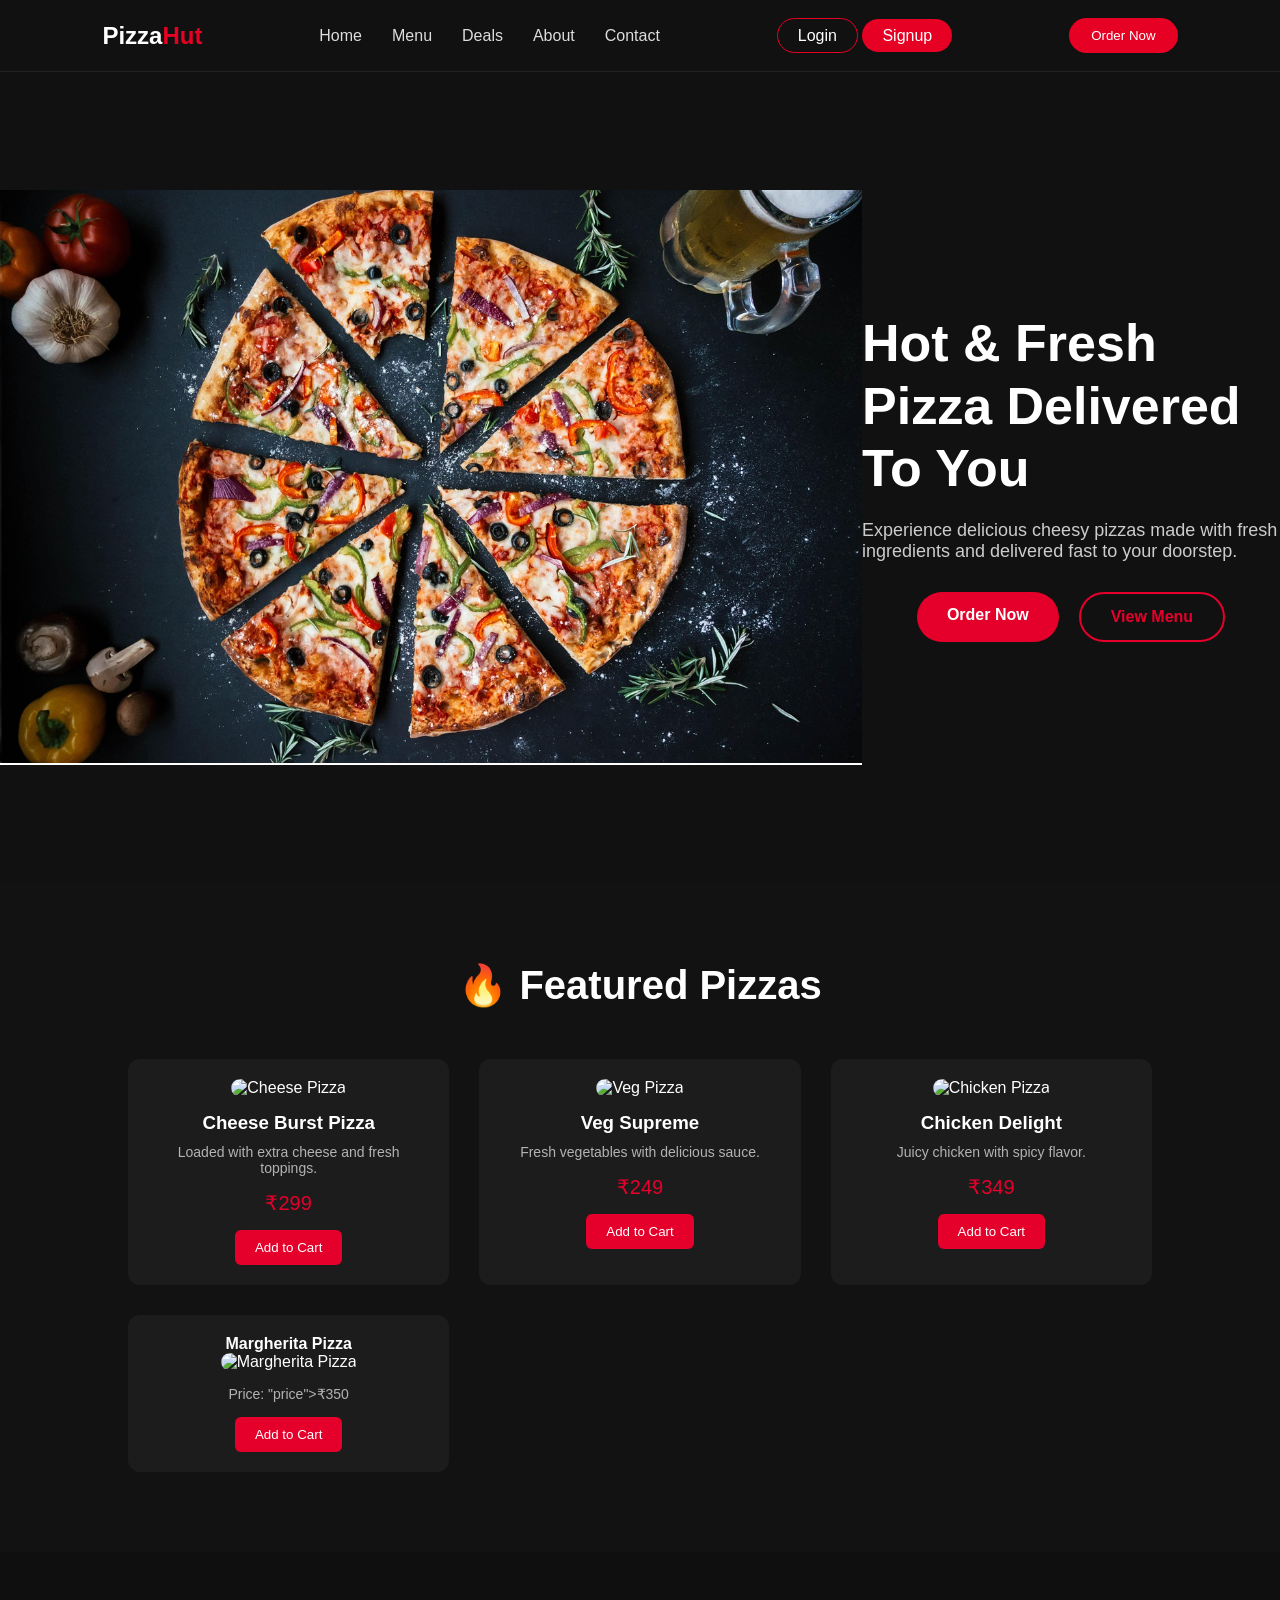
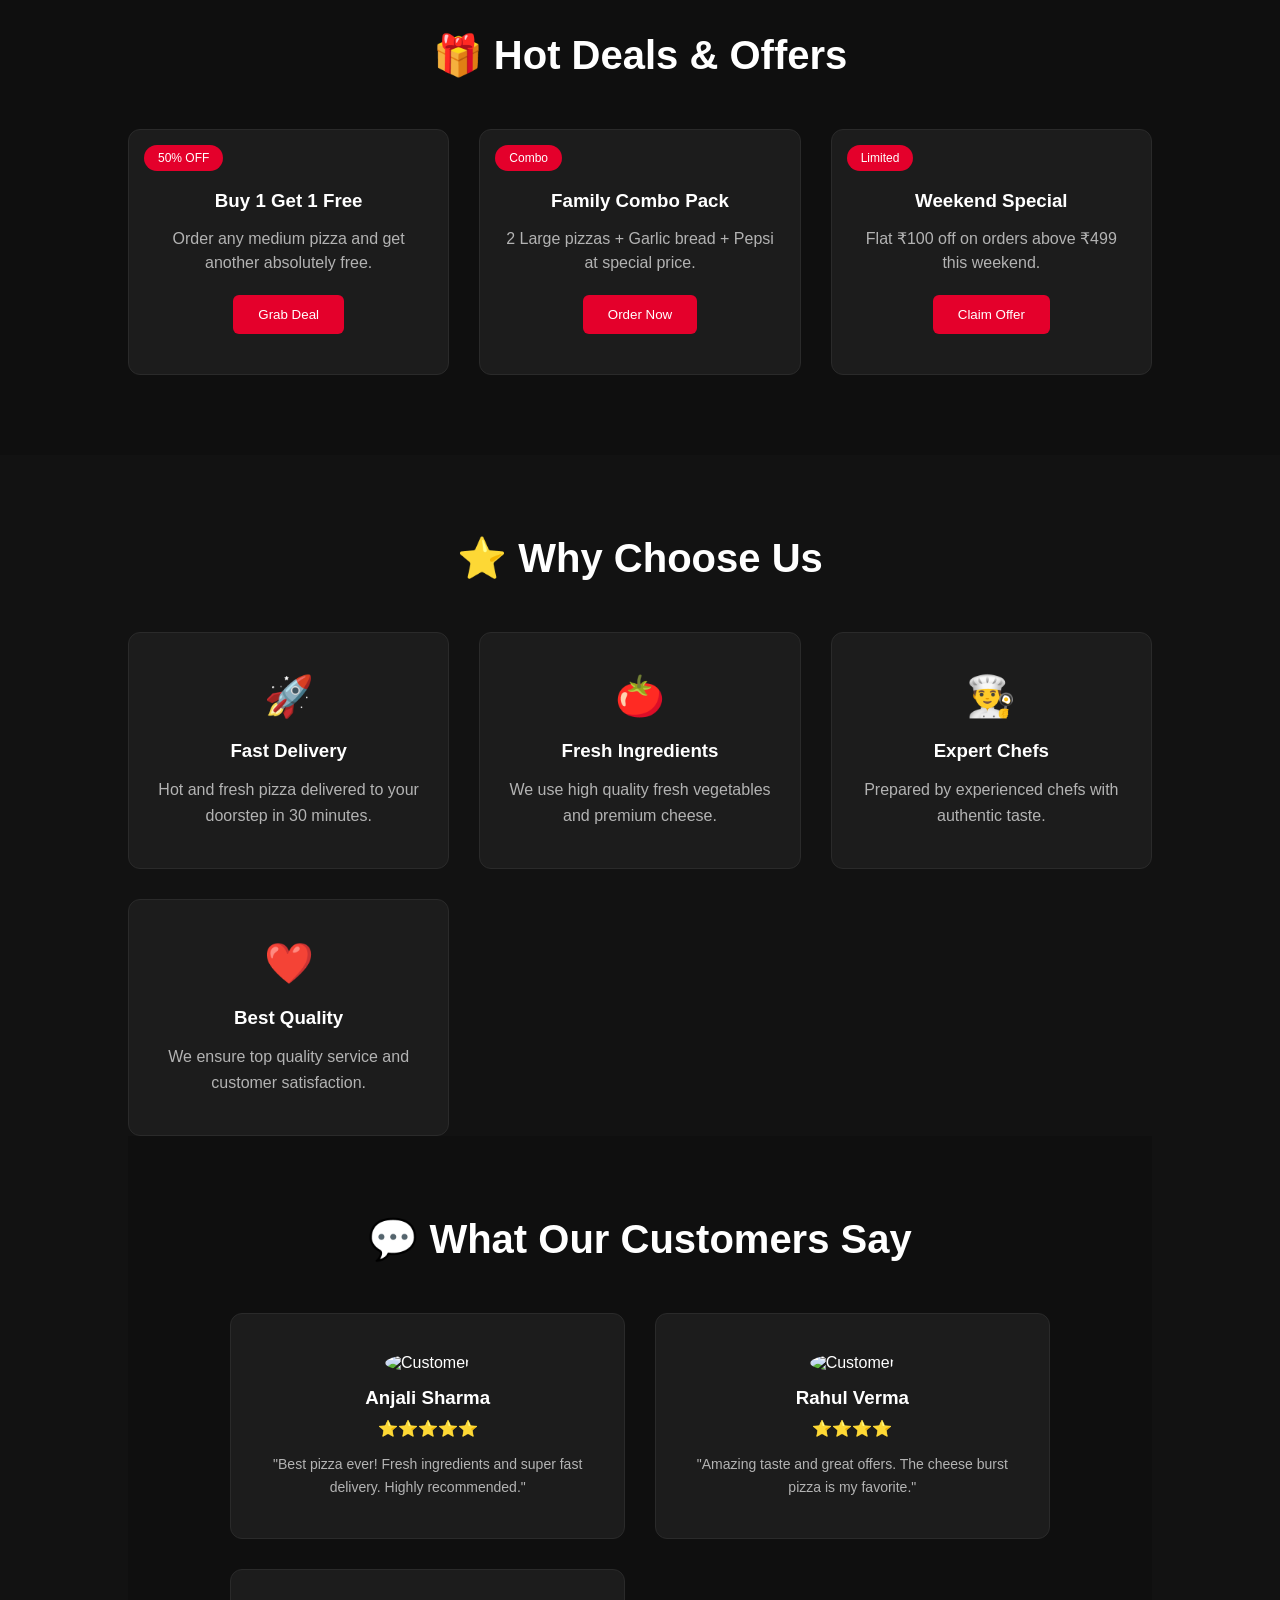
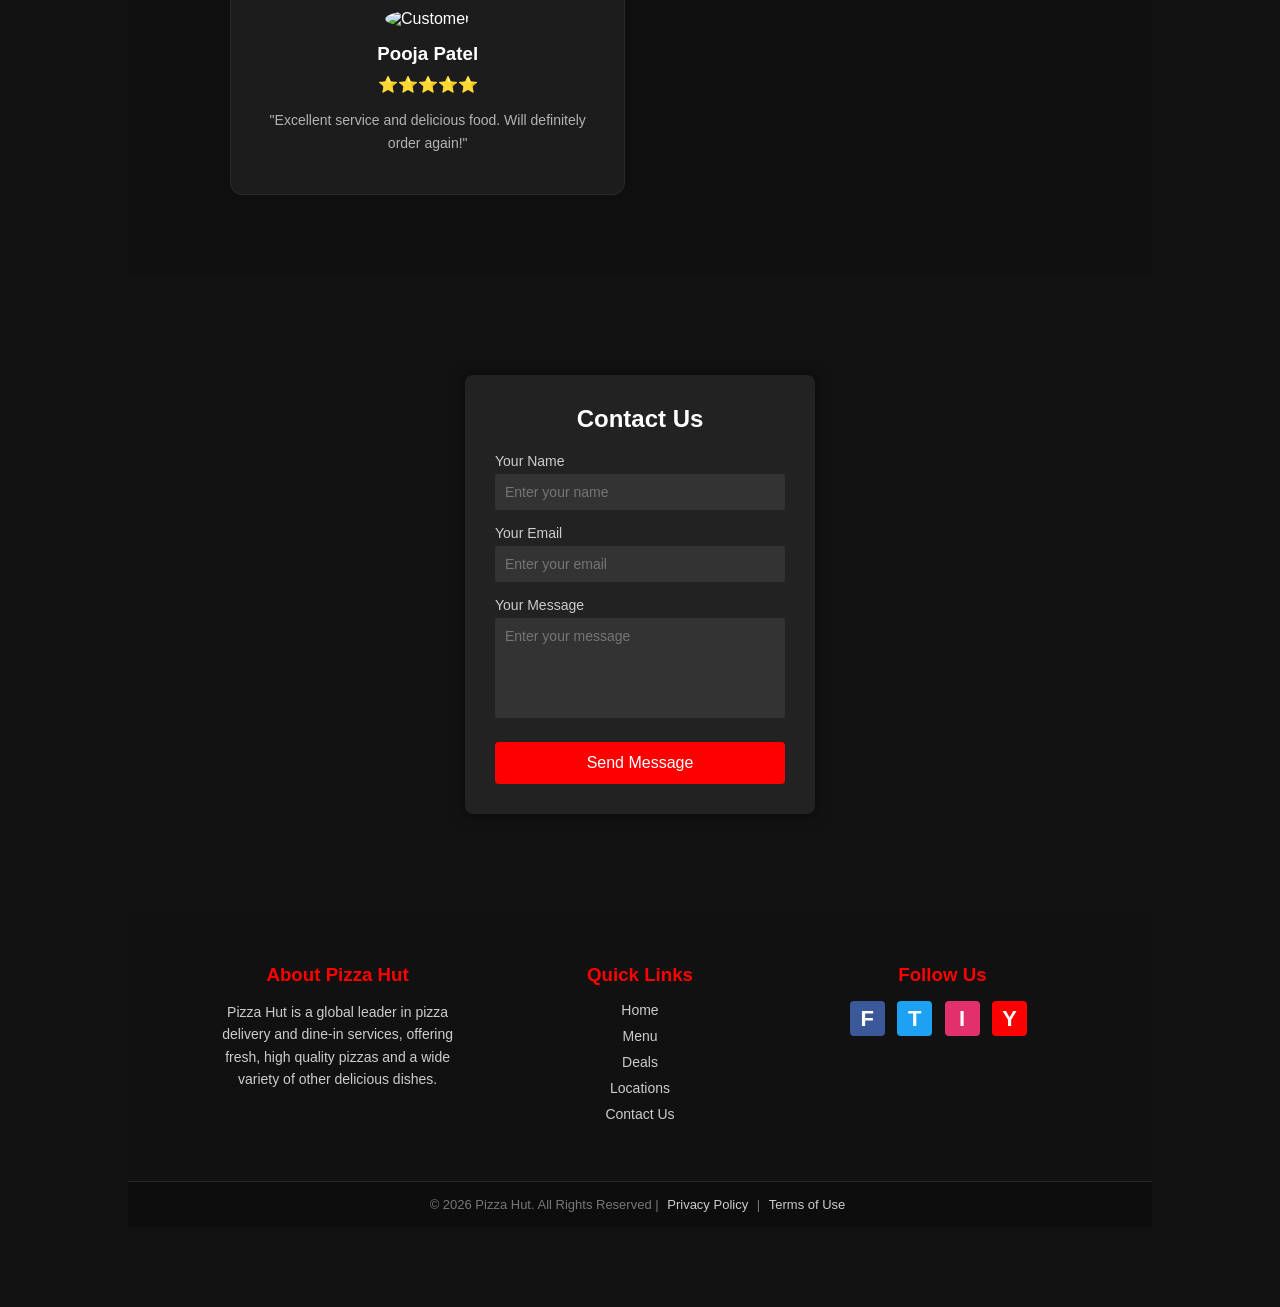
==== index.html @ ea996e81 "Update index.html" ====
<!DOCTYPE html>
<html lang="en">
<head>
<meta charset="UTF-8">
<meta name="viewport" content="width=device-width, initial-scale=1.0">
<title>Pizza Hut</title>
<link rel="stylesheet" href="style.css">

<!-- Google Font -->
<link href="https://fonts.googleapis.com/css2?family=Poppins:wght@300;400;500;600;700&display=swap" rel="stylesheet">
</head>

<body>

<!-- HEADER START -->
<header class="header">
  <nav class="navbar">

    <!-- Logo -->
    <div class="logo">Pizza<span>Hut</span></div>

    <!-- Menu Links -->
    <ul class="nav-links" id="navLinks">
      <li><a href="index.html">Home</a></li>
      <li><a href="menu.html">Menu</a></li>
      <li><a href="deals.html">Deals</a></li>
      <li><a href="about.html">About</a></li>
      <li><a href="contact.html">Contact</a></li>
    </ul>
<!-- Auth Buttons -->
    <div class="auth-buttons">
      <a href="login.html" class="login-btn">Login</a>
      <a href="siggnup.html" class="signup-btn">Signup</a>
    </div>
    <!-- Order Button -->
    <button class="order-btn">Order Now</button>

    <!-- Hamburger Menu -->
    <div class="menu-toggle" id="menuToggle">
      ☰
    </div>

  </nav>
</header>
<!-- HERO SECTION START -->
<section class="hero">

  <!-- Floating Pizza Image -->
  <img src="pizza.png">

  <!-- Hero Content -->
  <div class="hero-content">
    <h1>Hot & Fresh Pizza Delivered To You</h1>
    <p>
      Experience delicious cheesy pizzas made with fresh ingredients
      and delivered fast to your doorstep.
    </p>

    <div class="hero-buttons">
      <a href="#" class="btn primary">Order Now</a>
      <a href="#" class="btn secondary">View Menu</a>
    </div>
  </div>

</section>
<!-- HERO SECTION END -->

 <section class="featured">

  <h2 class="section-title">🔥 Featured Pizzas</h2>

  <div class="featured-container">

    <!-- Card 1 -->
    <div class="card">
      <img src="https://images.unsplash.com/photo-1593560708920-61dd98c46a4e" alt="Cheese Pizza">
      <h3>Cheese Burst Pizza</h3>
      <p>Loaded with extra cheese and fresh toppings.</p>
      <span class="price">₹299</span>
      <button>Add to Cart</button>
    </div>

    <!-- Card 2 -->
    <div class="card">
      <img src="https://images.unsplash.com/photo-1513104890138-7c749659a591" alt="Veg Pizza">
      <h3>Veg Supreme</h3>
      <p>Fresh vegetables with delicious sauce.</p>
      <span class="price">₹249</span>
      <button>Add to Cart</button>
    </div>

    <!-- Card 3 -->
    <div class="card">
      <img src="https://images.unsplash.com/photo-1548365328-9f547fb0953d" alt="Chicken Pizza">
      <h3>Chicken Delight</h3>
      <p>Juicy chicken with spicy flavor.</p>
      <span class="price">₹349</span>
      <button>Add to Cart</button>
    </div>

    <!-- Card 4 -->
    <div class="card">
  <h4>Margherita Pizza</h4>
  <img src="https://upload.wikimedia.org/wikipedia/commons/4/4b/Margherita_Originale.jpg" alt="Margherita Pizza" width="300">
  <p>Price: "price">₹350</p>
  <button>Add to Cart</button>
</div>

  </div>

</section>
<section class="deals">

  <h2 class="section-title">🎁 Hot Deals & Offers</h2>

  <div class="deals-container">

    <!-- Deal 1 -->
    <div class="deal-card">
      <span class="badge">50% OFF</span>
      <h3>Buy 1 Get 1 Free</h3>
      <p>Order any medium pizza and get another absolutely free.</p>
      <button>Grab Deal</button>
    </div>

    <!-- Deal 2 -->
    <div class="deal-card">
      <span class="badge">Combo</span>
      <h3>Family Combo Pack</h3>
      <p>2 Large pizzas + Garlic bread + Pepsi at special price.</p>
      <button>Order Now</button>
    </div>

    <!-- Deal 3 -->
    <div class="deal-card">
      <span class="badge">Limited</span>
      <h3>Weekend Special</h3>
      <p>Flat ₹100 off on orders above ₹499 this weekend.</p>
      <button>Claim Offer</button>
    </div>

  </div>

</section>
<section class="why-choose">

  <h2 class="section-title">⭐ Why Choose Us</h2>

  <div class="why-container">

    <!-- Feature 1 -->
    <div class="feature-box">
      <div class="icon">🚀</div>
      <h3>Fast Delivery</h3>
      <p>Hot and fresh pizza delivered to your doorstep in 30 minutes.</p>
    </div>

    <!-- Feature 2 -->
    <div class="feature-box">
      <div class="icon">🍅</div>
      <h3>Fresh Ingredients</h3>
      <p>We use high quality fresh vegetables and premium cheese.</p>
    </div>

    <!-- Feature 3 -->
    <div class="feature-box">
      <div class="icon">👨‍🍳</div>
      <h3>Expert Chefs</h3>
      <p>Prepared by experienced chefs with authentic taste.</p>
    </div>

    <!-- Feature 4 -->
    <div class="feature-box">
      <div class="icon">❤️</div>
      <h3>Best Quality</h3>
      <p>We ensure top quality service and customer satisfaction.</p>
    </div>

  </div>
<section class="reviews">

  <h2 class="section-title">💬 What Our Customers Say</h2>

  <div class="reviews-container">

    <!-- Review 1 -->
    <div class="review-card">
      <img src="https://randomuser.me/api/portraits/women/44.jpg" alt="Customer">
      <h3>Anjali Sharma</h3>
      <div class="stars">⭐⭐⭐⭐⭐</div>
      <p>"Best pizza ever! Fresh ingredients and super fast delivery. Highly recommended."</p>
    </div>

    <!-- Review 2 -->
    <div class="review-card">
      <img src="https://randomuser.me/api/portraits/men/32.jpg" alt="Customer">
      <h3>Rahul Verma</h3>
      <div class="stars">⭐⭐⭐⭐</div>
      <p>"Amazing taste and great offers. The cheese burst pizza is my favorite."</p>
    </div>

    <!-- Review 3 -->
    <div class="review-card">
      <img src="https://randomuser.me/api/portraits/women/68.jpg" alt="Customer">
      <h3>Pooja Patel</h3>
      <div class="stars">⭐⭐⭐⭐⭐</div>
      <p>"Excellent service and delicious food. Will definitely order again!"</p>
    </div>

</div>
</section>

</body>
</html>
  </div>



<div class="contact-container">
    <h2>Contact Us</h2>

    <label>Your Name</label>
    <input type="text" placeholder="Enter your name">

    <label>Your Email</label>
    <input type="email" placeholder="Enter your email">

    <label>Your Message</label>
    <textarea placeholder="Enter your message"></textarea>

    <button>Send Message</button>
</div>

</body>
</html>
</body>
</html>
<!-- Footer Section -->
<style>
    .footer {
        background-color: #111;
        color: #ccc;
        padding: 50px 80px;
        display: flex;
        justify-content: space-between;
        flex-wrap: wrap;
    }

    .footer-section {
        width: 30%;
        min-width: 250px;
    }

    .footer h3 {
        color: red;
        margin-bottom: 15px;
    }

    .footer p {
        font-size: 14px;
        line-height: 1.6;
    }

    .footer ul {
        list-style: none;
        padding: 0;
    }

    .footer ul li {
        margin: 8px 0;
    }

    .footer ul li a {
        text-decoration: none;
        color: #ccc;
        font-size: 14px;
        transition: 0.3s;
    }

    .footer ul li a:hover {
        color: red;
    }

    .social-icons a {
        display: inline-block;
        width: 35px;
        height: 35px;
        line-height: 35px;
        text-align: center;
        margin-right: 8px;
        border-radius: 4px;
        color: white;
        font-weight: bold;
    }

    .facebook { background: #3b5998; }
    .twitter { background: #1da1f2; }
    .instagram { background: #e1306c; }
    .youtube { background: #ff0000; }

    .footer-bottom {
        background: #0d0d0d;
        text-align: center;
        padding: 15px;
        font-size: 13px;
        color: #777;
    }

    .footer-bottom a {
        color: #ccc;
        text-decoration: none;
        margin: 0 5px;
    }

    .footer-bottom a:hover {
        color: red;
    }
</style>

<div class="footer">
    <div class="footer-section">
        <h3>About Pizza Hut</h3>
        <p>
            Pizza Hut is a global leader in pizza delivery and dine-in services,
            offering fresh, high quality pizzas and a wide variety of other delicious dishes.
        </p>
    </div>

    <div class="footer-section">
        <h3>Quick Links</h3>
        <ul>
            <li><a href="#">Home</a></li>
            <li><a href="#">Menu</a></li>
            <li><a href="#">Deals</a></li>
            <li><a href="#">Locations</a></li>
            <li><a href="#">Contact Us</a></li>
        </ul>
    </div>

    <div class="footer-section">
        <h3>Follow Us</h3>
        <div class="social-icons">
            <a href="#" class="facebook">F</a>
            <a href="#" class="twitter">T</a>
            <a href="#" class="instagram">I</a>
            <a href="#" class="youtube">Y</a>
        </div>
    </div>
</div>

<div class="footer-bottom">
    © 2026 Pizza Hut. All Rights Reserved |
    <a href="#">Privacy Policy</a> |
    <a href="#">Terms of Use</a>
</div>
</section>
<script>
const toggle = document.getElementById("menuToggle");
const nav = document.getElementById("navLinks");

toggle.addEventListener("click", () => {
  nav.classList.toggle("active");
});
</script>

</body>

</html>
---- style.css ----
/* Reset */
* {
  margin: 0;
  padding: 0;
  box-sizing: border-box;
  font-family: "Poppins", sans-serif;
}

/* Body */
body {
  background: #111;
}

/* Header */
.header {
  width: 100%;
  background: #111;
  position: sticky;
  top: 0;
  z-index: 1000;
  border-bottom: 1px solid #222;
}

/* Navbar */
.navbar {
  display: flex;
  justify-content: space-between;
  align-items: center;
  padding: 18px 8%;
}

/* Logo */
.logo {
  font-size: 24px;
  font-weight: 600;
  color: white;
}

.logo span {
  color: #e60023;
}

/* Nav Links */
.nav-links {
  display: flex;
  list-style: none;
  gap: 30px;
}

.nav-links a {
  text-decoration: none;
  color: #ddd;
  font-size: 16px;
  transition: 0.3s;
}

.nav-links a:hover {
  color: #e60023;
}

/* Order Button */
.order-btn {
  background: #e60023;
  color: white;
  border: none;
  padding: 10px 22px;
  border-radius: 25px;
  cursor: pointer;
  transition: 0.3s;
}

.order-btn:hover {
  background: #ff0033;
}
/* Login Button */
.login-btn {
  color: white;
  text-decoration: none;
  border: 1px solid #e60023;
  padding: 8px 20px;
  border-radius: 25px;
  transition: 0.3s;
}

.login-btn:hover {
  background: #e60023;
}

/* Signup Button */
.signup-btn {
  background: #e60023;
  color: white;
  text-decoration: none;
  padding: 8px 20px;
  border-radius: 25px;
  transition: 0.3s;
}

.signup-btn:hover {
  background: #ff0033;
}

/* Hamburger Menu */
.menu-toggle {
  display: none;
  font-size: 26px;
  color: white;
  cursor: pointer;
}

/* Mobile Responsive */
@media (max-width: 768px) {

  .nav-links {
    position: absolute;
    top: 70px;
    right: 0;
    background: #111;
    width: 100%;
    flex-direction: column;
    align-items: center;
    gap: 20px;
    padding: 20px 0;
    display: none;
  }

  .nav-links.active {
    display: flex;
  }

  .menu-toggle {
    display: block;
  }

  .order-btn {
    display: none;
  }
}
/* HERO SECTION */
.hero {
  height: 90vh;

  background:
  linear-gradient(#fff(0,0,0,0.7),#fff(0,0,0,0.85)),
  url("pizza.png");
  background-size: cover;
  background-position: center;
  background-repeat: no-repeat;
  display: flex;
  justify-content: center;
  align-items: center;
  color: white;
}

/* HERO CONTENT */
.hero-content {
  max-width: 700px;
  z-index: 2;
  animation: fadeIn 1.5s ease;
}

.hero-content h1 {
  font-size: 52px;
  margin-bottom: 20px;
  line-height: 1.2;
}

.hero-content p {
  color: #ccc;
  font-size: 18px;
  margin-bottom: 30px;
}

/* BUTTONS */
.hero-buttons {
  display: flex;
  justify-content: center;
  gap: 20px;
  flex-wrap: wrap;
}

.btn {
  padding: 14px 32px;
  border-radius: 30px;
  text-decoration: none;
  font-weight: 500;
  transition: 0.3s;
}

/* Order Button */
.primary {
  background: #e60023;
  color: white;
}

.primary:hover {
  background: #ff0033;
}

/* Menu Button */
.secondary {
  border: 2px solid white;
  color: white;
}

.secondary:hover {
  background: white;
  color: black;
}

/* DISCOUNT BADGE */
.discount-badge {
  position: absolute;
  top: 120px;
  left: 10%;
  background: #e60023;
  padding: 12px 20px;
  border-radius: 50px;
  font-weight: bold;
  animation: pulse 2s infinite;
  z-index: 2;
}

/* FLOATING PIZZA */
.floating-pizza {
  position: absolute;
  right: 8%;
  bottom: 10%;
  width: 220px;
  animation: float 4s ease-in-out infinite;
}

/* ANIMATIONS */
@keyframes float {
  0%,100% { transform: translateY(0); }
  50% { transform: translateY(-20px); }
}

@keyframes fadeIn {
  from { opacity: 0; transform: translateY(40px); }
  to { opacity: 1; transform: translateY(0); }
}

@keyframes pulse {
  0% { transform: scale(1); }
  50% { transform: scale(1.08); }
  100% { transform: scale(1); }
}

/* RESPONSIVE */
@media (max-width: 768px) {

  .hero-content h1 {
    font-size: 36px;
  }

  .floating-pizza {
    width: 140px;
    right: 5%;
  }

  .discount-badge {
    top: 90px;
    left: 5%;
    font-size: 14px;
  }
}
/* Buttons */
.buttons{
  display:flex;
  justify-content:center;
  gap:20px;
}

.btn{
  padding:14px 30px;
  text-decoration:none;
  border-radius:30px;
  font-weight:bold;
  transition:0.3s ease;
}

/* Primary Button */
.primary{
  background:#e4002b;
  color:white;
}

.primary:hover{
  background:#ff0037;
  transform:scale(1.05);
}

/* Secondary Button */
.secondary{
  border:2px solid #e4002b;
  color:#e4002b;
}

.secondary:hover{
  background:#e4002b;
  color:white;
  transform:scale(1.05);
}
* {
    .margin: 0;
    padding: 0;
    box-sizing: border-box;
    font-family: Arial, sans-serif;
}

body {
    background-color: #111;
}

.why-choose {
    padding: 80px 10%;
}

.container {
    display: flex;
    justify-content: space-between;
    align-items: center;
}

.left {
    width: 40%;
}

.left h1 {
    color: red;
    font-size: 40px;
    font-weight: bold;
}

.right {
    width: 55%;
    display: grid;
    grid-template-columns: repeat(2, 1fr);
    gap: 25px;
}

.card {
    background: #2b2b2b;
    padding: 30px;
    border-radius: 12px;
    text-align: center;
    transition: 0.3s;
}

.card img {
    width: 80px;
    height: 80px;
    object-fit: cover;
    margin-bottom: 15px;
    border-radius: 8px;
}

.card h3 {
    color: #fff;
    margin-bottom: 10px;
}

.card p {
    color: #ccc;
    font-size: 14px;
}

.card:hover {
    transform: translateY(-8px);
    background-color: #3a3a3a;
}
/* Featured Section */
.featured{
  padding:80px 10%;
  background:#121212;
  color:white;
  text-align:center;
}

/* Section Title */
.section-title{
  font-size:2.5rem;
  margin-bottom:50px;
}

/* Container Grid */
.featured-container{
  display:grid;
  grid-template-columns:repeat(auto-fit, minmax(250px, 1fr));
  gap:30px;
}

/* Card Design */
.card{
  background:#1c1c1c;
  border-radius:12px;
  padding:20px;
  transition:0.3s ease;
}

.card:hover{
  transform:translateY(-10px);
}

/* Image */
.card img{
  width:100%;
  border-radius:10px;
  margin-bottom:15px;
}

/* Title */
.card h3{
  margin-bottom:10px;
}

/* Description */
.card p{
  color:#b3b3b3;
  font-size:14px;
  margin-bottom:15px;
}

/* Price */
.price{
  display:block;
  font-size:20px;
  color:#e4002b;
  margin-bottom:15px;
}

/* Button */
.card button{
  padding:10px 20px;
  border:none;
  background:#e4002b;
  color:white;
  border-radius:6px;
  cursor:pointer;
  transition:0.3s;
}

.card button:hover{
  background:#c00024;
}
/* Deals Section */
.deals{
  padding:80px 10%;
  background:#0f0f0f;
  color:white;
  text-align:center;
}

/* Section Title */
.section-title{
  font-size:2.5rem;
  margin-bottom:50px;
}

/* Deals Container */
.deals-container{
  display:grid;
  grid-template-columns:repeat(auto-fit, minmax(280px, 1fr));
  gap:30px;
}

/* Deal Card */
.deal-card{
  position:relative;
  background:#1c1c1c;
  padding:40px 25px;
  border-radius:12px;
  transition:0.3s ease;
  border:1px solid #2a2a2a;
}

.deal-card:hover{
  transform:translateY(-10px);
  border-color:#e4002b;
}

/* Badge */
.badge{
  position:absolute;
  top:15px;
  left:15px;
  background:#e4002b;
  padding:6px 14px;
  font-size:12px;
  border-radius:20px;
}

/* Title */
.deal-card h3{
  margin-top:20px;
  margin-bottom:15px;
}

/* Description */
.deal-card p{
  color:#b3b3b3;
  margin-bottom:20px;
  line-height:1.5;
}

/* Button */
.deal-card button{
  padding:12px 25px;
  border:none;
  background:#e4002b;
  color:white;
  border-radius:6px;
  cursor:pointer;
  transition:0.3s;
}

.deal-card button:hover{
  background:#c00024;
}
/* Why Choose Us Section */
.why-choose{
  padding:80px 10%;
  background:#121212;
  color:white;
  text-align:center;
}

/* Section Title */
.section-title{
  font-size:2.5rem;
  margin-bottom:50px;
}

/* Container Grid */
.why-container{
  display:grid;
  grid-template-columns:repeat(auto-fit, minmax(250px, 1fr));
  gap:30px;
}

/* Feature Box */
.feature-box{
  background:#1c1c1c;
  padding:40px 25px;
  border-radius:12px;
  transition:0.3s ease;
  border:1px solid #2a2a2a;
}

.feature-box:hover{
  transform:translateY(-10px);
  border-color:#e4002b;
}

/* Icon */
.icon{
  font-size:40px;
  margin-bottom:20px;
}

/* Title */
.feature-box h3{
  margin-bottom:15px;
}

/* Description */
.feature-box p{
  color:#b3b3b3;
  line-height:1.6;
}
/* Reviews Section */
.reviews{
  padding:80px 10%;
  background:#0f0f0f;
  color:white;
  text-align:center;
}

/* Section Title */
.section-title{
  font-size:2.5rem;
  margin-bottom:50px;
}

/* Container */
.reviews-container{
  display:grid;
  grid-template-columns:repeat(auto-fit, minmax(260px, 1fr));
  gap:30px;
}

/* Review Card */
.review-card{
  background:#1c1c1c;
  padding:40px 25px;
  border-radius:12px;
  border:1px solid #2a2a2a;
  transition:0.3s ease;
}

.review-card:hover{
  transform:translateY(-10px);
  border-color:#e4002b;
}

/* Profile Image */
.review-card img{
  width:80px;
  height:80px;
  border-radius:50%;
  object-fit:cover;
  margin-bottom:15px;
}

/* Name */
.review-card h3{
  margin-bottom:10px;
}

/* Stars */
.stars{
  color:#e4002b;
  margin-bottom:15px;
}

/* Text */
.review-card p{
  color:#b3b3b3;
  line-height:1.6;
  font-size:14px;
}
*{
margin:0;
padding:0;
box-sizing:border-box;
font-family:Arial, sans-serif;
}

body{
background:#111;
}

/* SECTION */
.contact{
padding:80px 10%;
}

/* LAYOUT */
.container{
display:flex;
justify-content:space-between;
align-items:center;
}

/* LEFT SIDE */
.contact-left{
width:45%;
}

.contact-left h1{
color:red;
font-size:48px;
margin-bottom:15px;
}

.contact-left p{
color:#ccc;
line-height:1.6;
}

/* RIGHT SIDE */
.contact-right{
width:40%;
background:#2b2b2b;
padding:30px;
border-radius:12px;
box-shadow:0 0 15px rgba(0,0,0,0.5);
}

/* FORM */
form{
display:flex;
flex-direction:column;
}

form label{
color:white;
margin-top:10px;
margin-bottom:5px;
}

form input,
form textarea{
padding:12px;
border:none;
border-radius:6px;
background:#444;
color:white;
}

form textarea{
height:120px;
resize:none;
}

/* BUTTON */
form button{
margin-top:20px;
padding:14px;
border:none;
background:red;
color:white;
font-size:16px;
border-radius:6px;
cursor:pointer;
transition:0.3s;
}

form button:hover{
background:#cc0000;
}
/* Footer Section */
.footer{
  background:#0f0f0f;
  color:white;
  padding:60px 10% 20px;
}

/* Footer Grid */
.footer-container{
  display:grid;
  grid-template-columns:repeat(auto-fit, minmax(220px, 1fr));
  gap:40px;
  margin-bottom:40px;
}

/* Footer Box */
.footer-box h3{
  margin-bottom:20px;
}

.footer-box p{
  color:#b3b3b3;
  line-height:1.6;
  font-size:14px;
}

/* Links */
.footer-box ul{
  list-style:none;
}

.footer-box ul li{
  margin-bottom:10px;
}

.footer-box ul li a{
  text-decoration:none;
  color:#b3b3b3;
  transition:0.3s;
}

.footer-box ul li a:hover{
  color:#e4002b;
}

/* Social Icons */
.social-icons a{
  display:inline-block;
  margin-right:10px;
  font-size:22px;
  text-decoration:none;
  transition:0.3s;
}

.social-icons a:hover{
  color:#e4002b;
}

/* Bottom Footer */
.footer-bottom{
  border-top:1px solid #2a2a2a;
  text-align:center;
  padding-top:20px;
  font-size:14px;
  color:#b3b3b3;
}
/* Responsive */
@media(max-width:768px){
  .hero-content h1{
    font-size:2rem;
  }

  .buttons{
    flex-direction:column;
  }
}
        body {
            margin: 0;
            padding: 0;
            background-color: #111;
            font-family: Arial, sans-serif;
        }

        .contact-container {
            width: 350px;
            background: #222;
            padding: 30px;
            margin: 100px auto;
            border-radius: 8px;
            text-align: center;
            box-shadow: 0 0 15px rgba(0,0,0,0.5);
        }

        .contact-container h2 {
            color: white;
            margin-bottom: 20px;
        }

        .contact-container label {
            color: #ccc;
            display: block;
            text-align: left;
            margin-top: 15px;
            font-size: 14px;
        }

        .contact-container input,
        .contact-container textarea {
            width: 100%;
            padding: 10px;
            margin-top: 5px;
            border: none;
            border-radius: 4px;
            background: #333;
            color: white;
            font-size: 14px;
        }

        .contact-container textarea {
            height: 100px;
            resize: none;
        }

        .contact-container button {
            width: 100%;
            padding: 12px;
            margin-top: 20px;
            border: none;
            border-radius: 4px;
            background-color: red;
            color: white;
            font-size: 16px;
            cursor: pointer;
            transition: 0.3s;
        }

        .contact-container button:hover {
            background-color: darkred;
        }
    </style>
</head>
<body>

<div class="contact-container">
    <h2>Contact Us</h2>

    <label>Your Name</label>
    <input type="text" placeholder="Enter your name">

    <label>Your Email</label>
    <input type="email" placeholder="Enter your email">

    <label>Your Message</label>
    <textarea placeholder="Enter your message"></textarea>

    <button>Send Message</button>
</div>

</body>
</html>
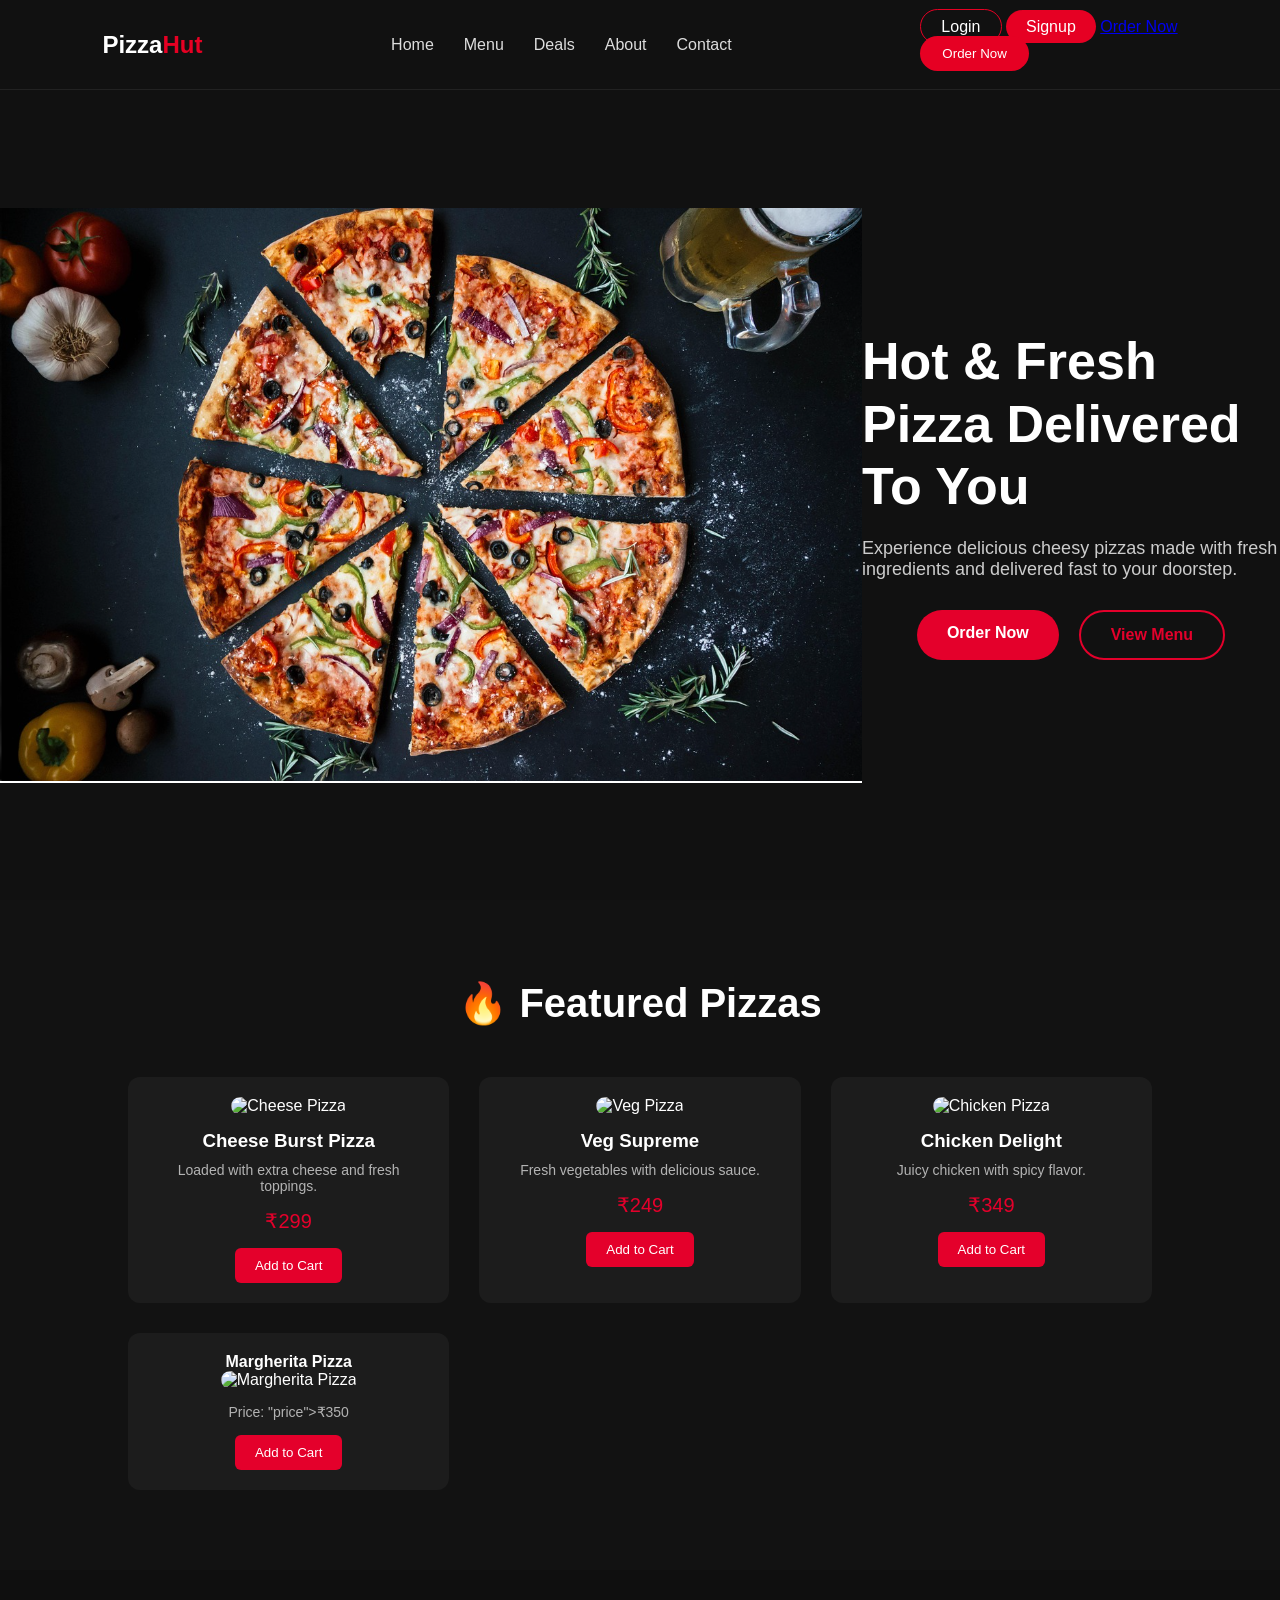
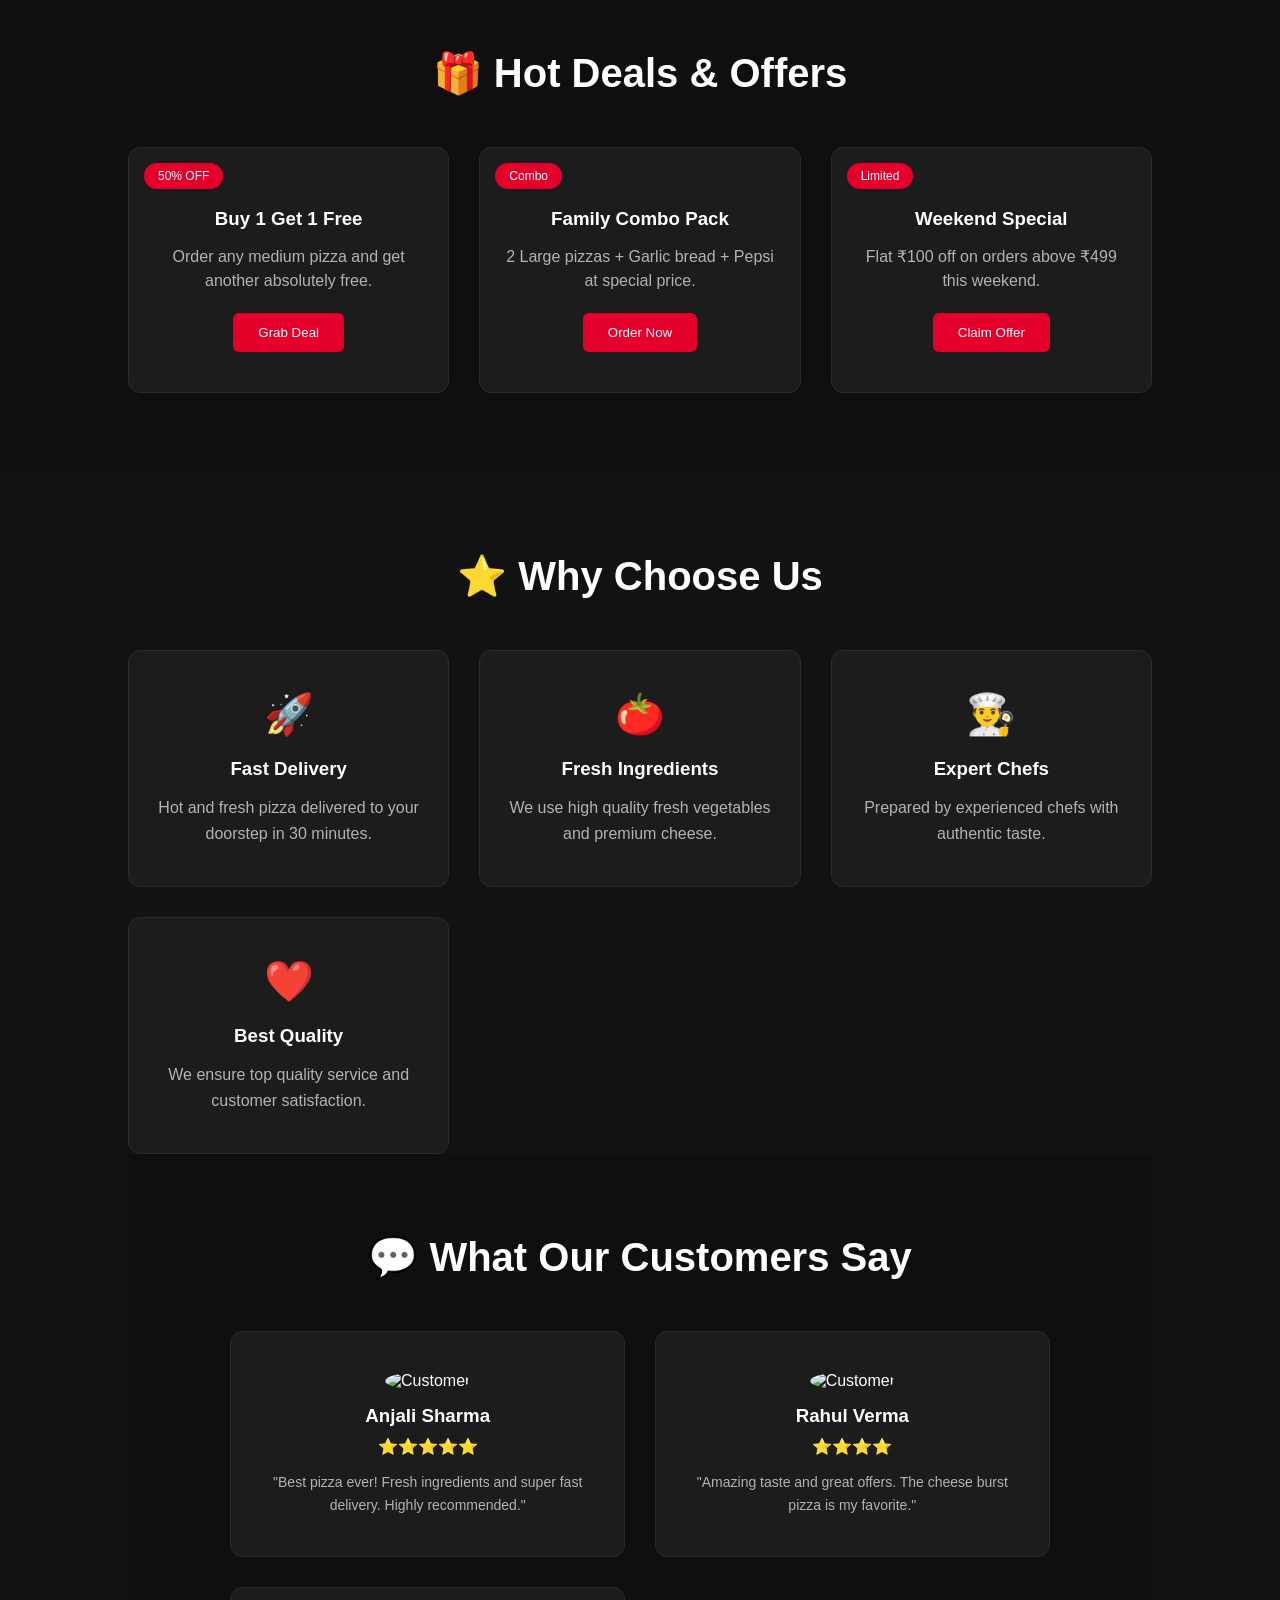
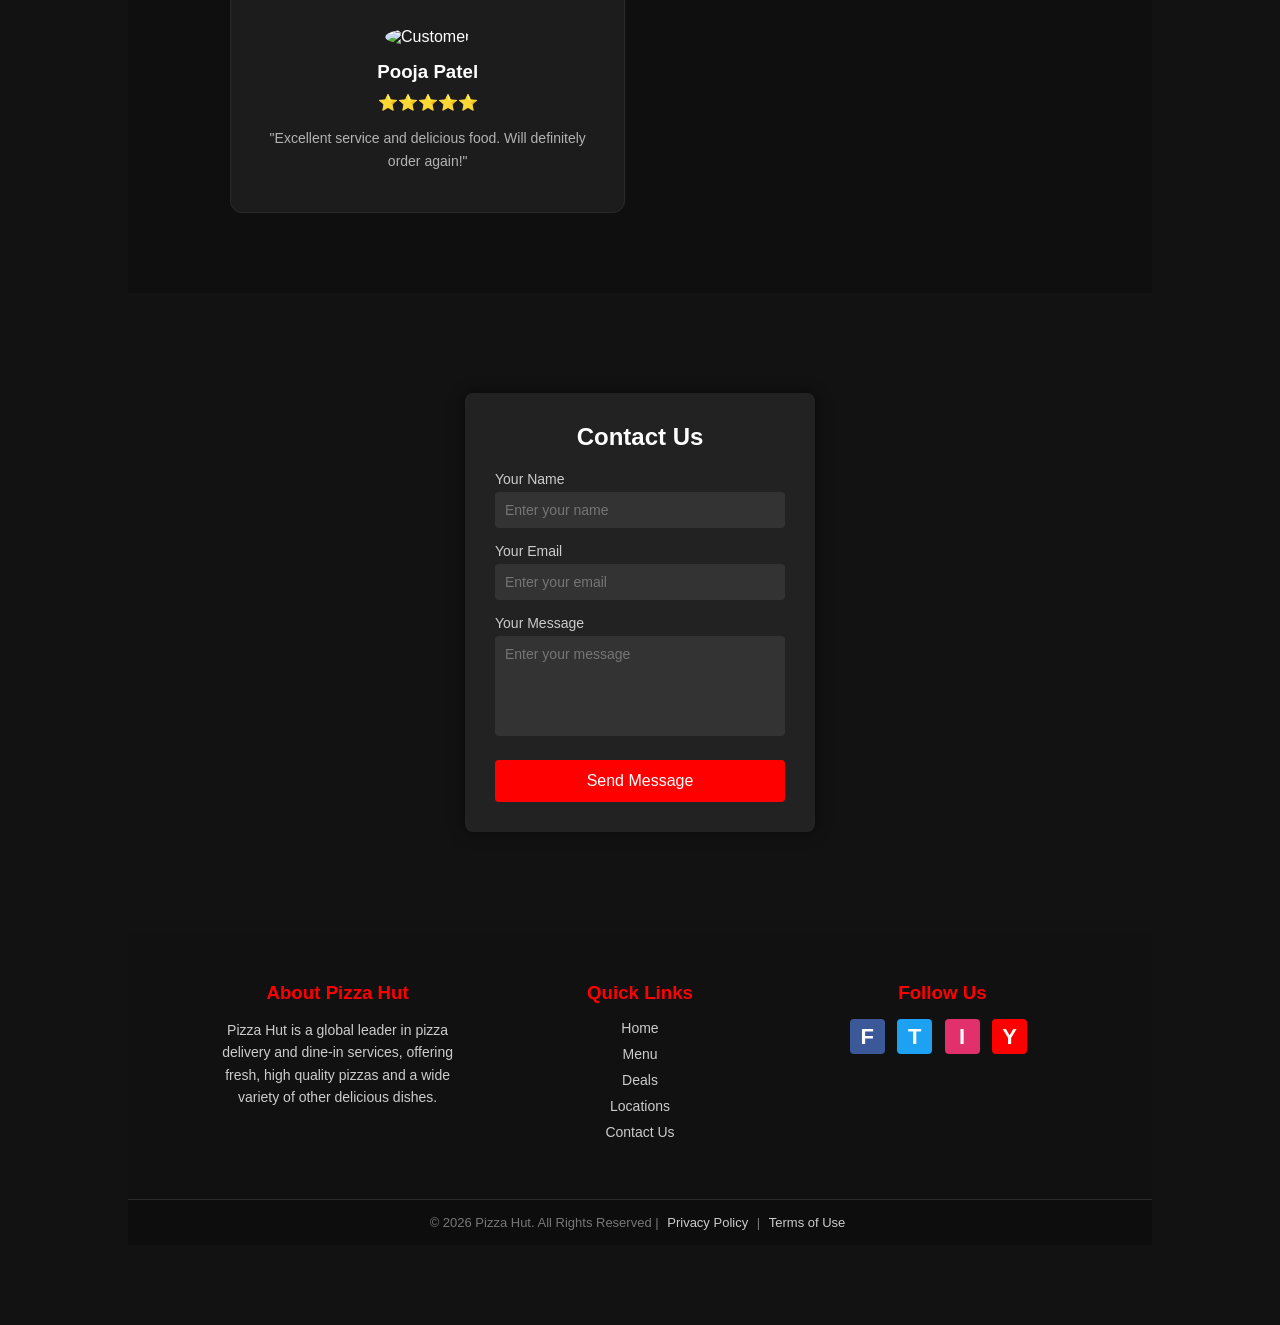
==== commit b24fd3de: "Update index.html" ====
--- a/index.html
+++ b/index.html
@@ -29,9 +29,11 @@
     </ul>
 <!-- Auth Buttons -->
     <div class="auth-buttons">
-      <a href="login.html" class="login-btn">Login</a>
-      <a href="siggnup.html" class="signup-btn">Signup</a>
-    </div>
+     <div class="nav-buttons">
+            <a href="#" class="login-btn">Login</a>
+            <a href="#" class="signup-btn">Signup</a>
+            <a href="#menu" class="order-now-btn">Order Now</a> 
+        </div>
     <!-- Order Button -->
     <button class="order-btn">Order Now</button>
 
@@ -367,3 +369,4 @@
 
 </html>
 
+
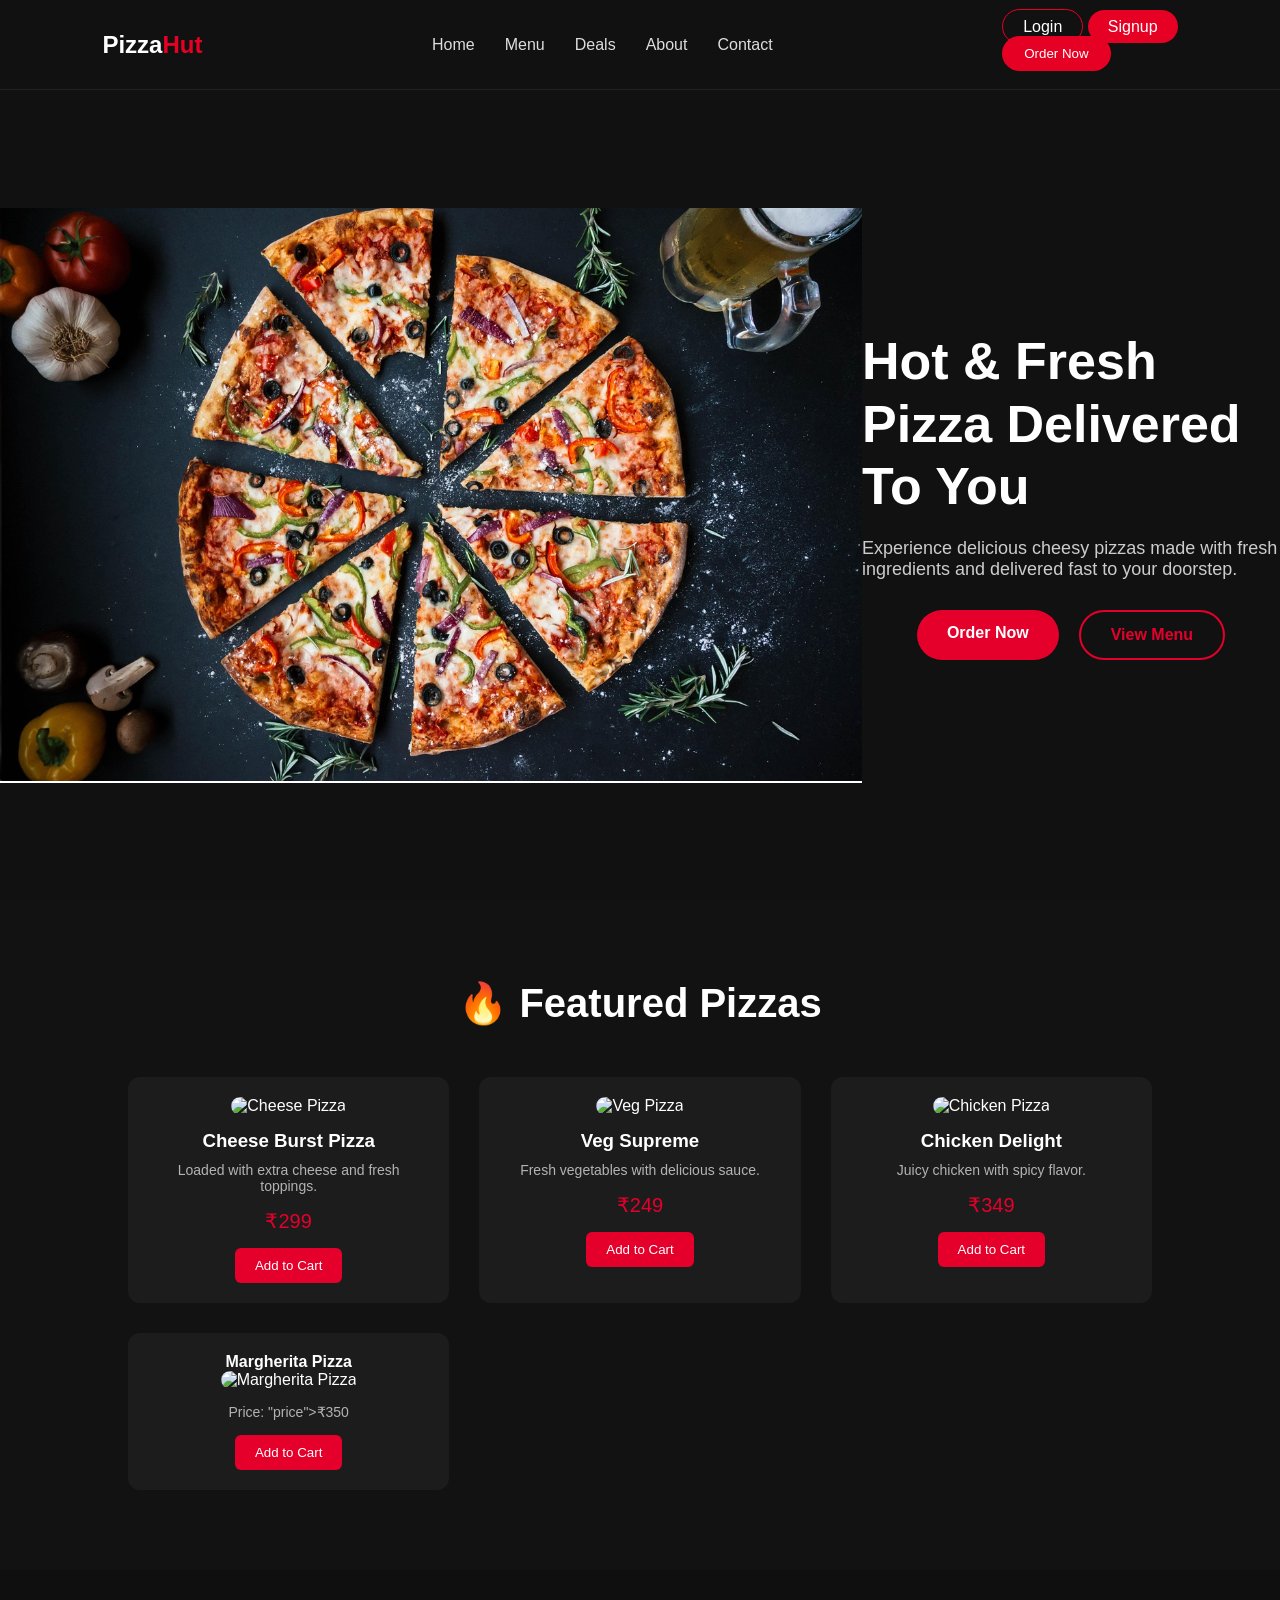
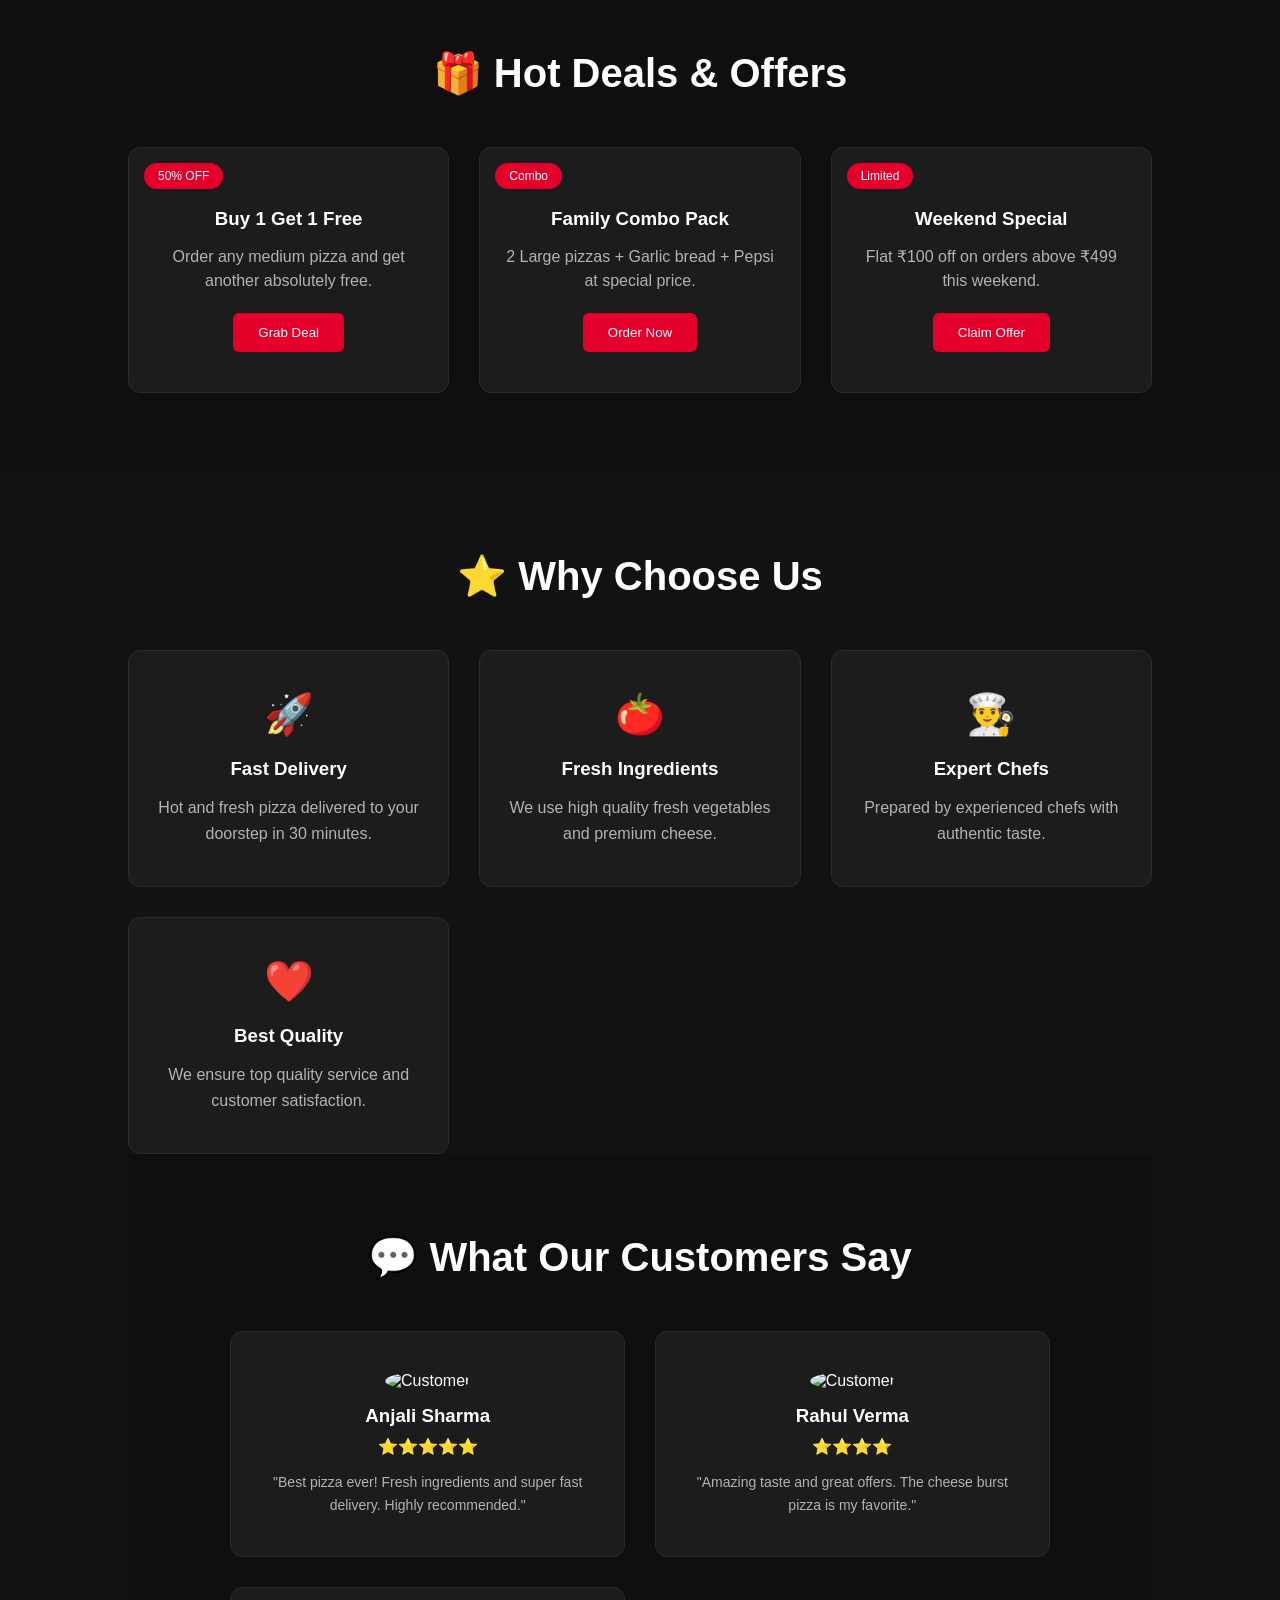
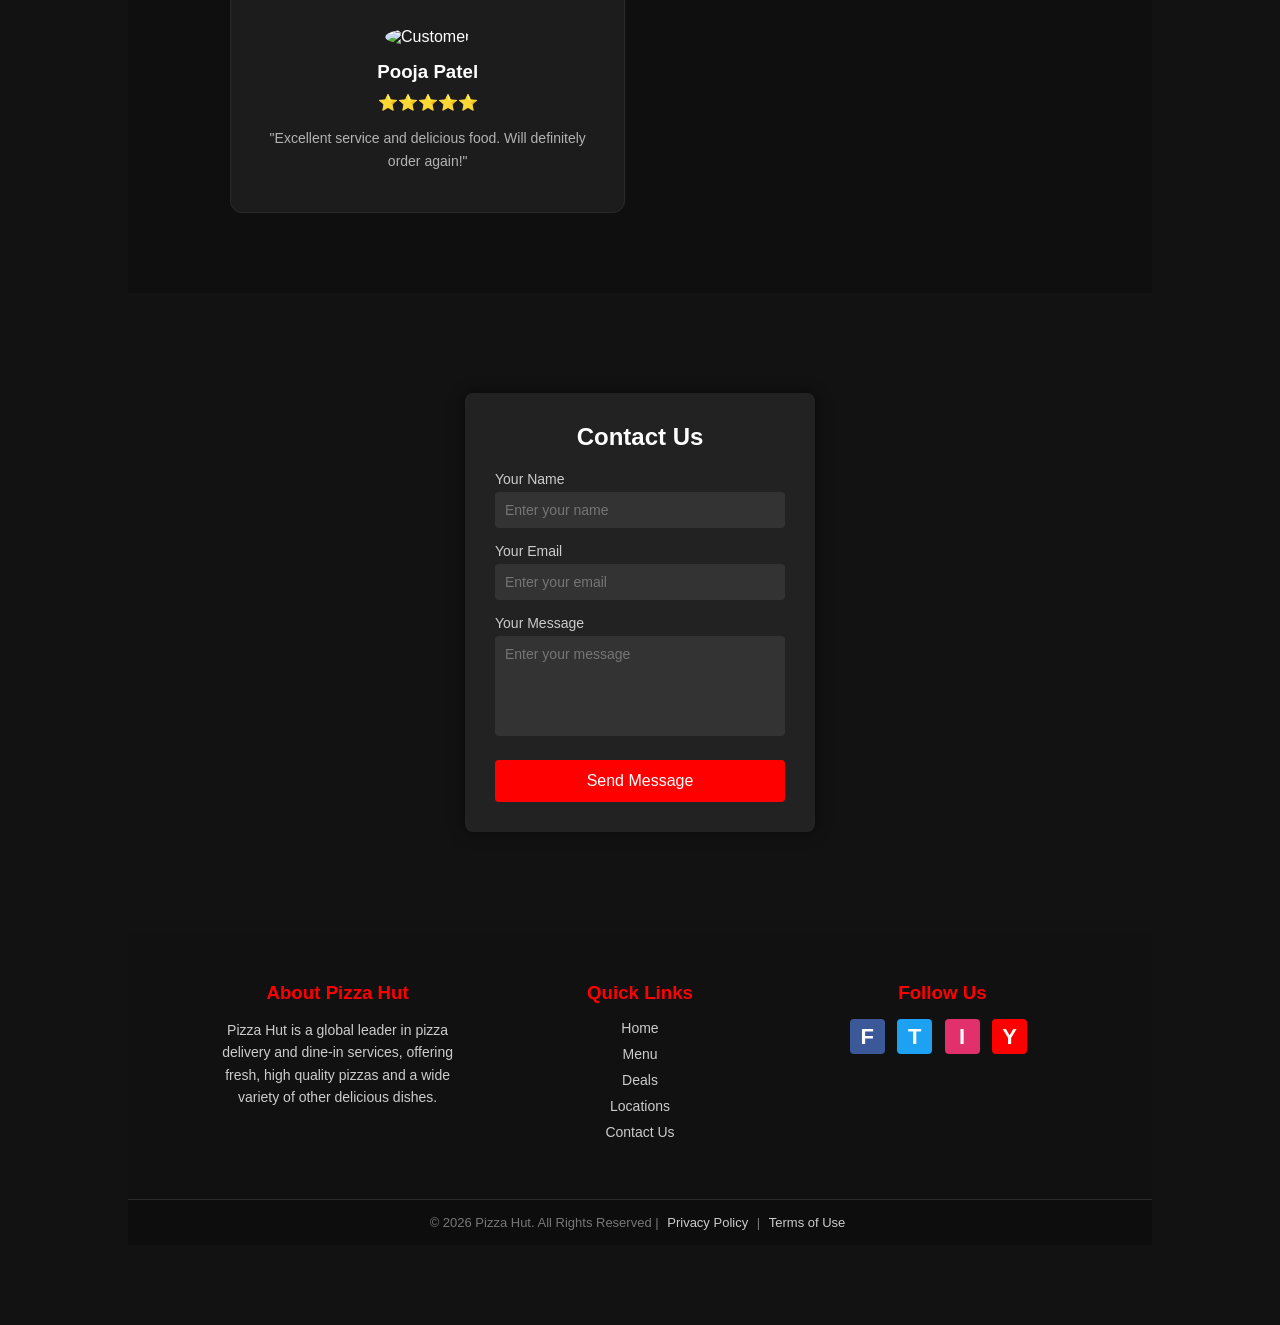
==== commit 38b93a15: "Update index.html" ====
--- a/index.html
+++ b/index.html
@@ -30,10 +30,10 @@
 <!-- Auth Buttons -->
     <div class="auth-buttons">
      <div class="nav-buttons">
-            <a href="#" class="login-btn">Login</a>
-            <a href="#" class="signup-btn">Signup</a>
-            <a href="#menu" class="order-now-btn">Order Now</a> 
-        </div>
+            <div class="auth-buttons">
+      <a href="#" class="login-btn">Login</a>
+      <a href="#" class="signup-btn">Signup</a>
+    </div>
     <!-- Order Button -->
     <button class="order-btn">Order Now</button>
 
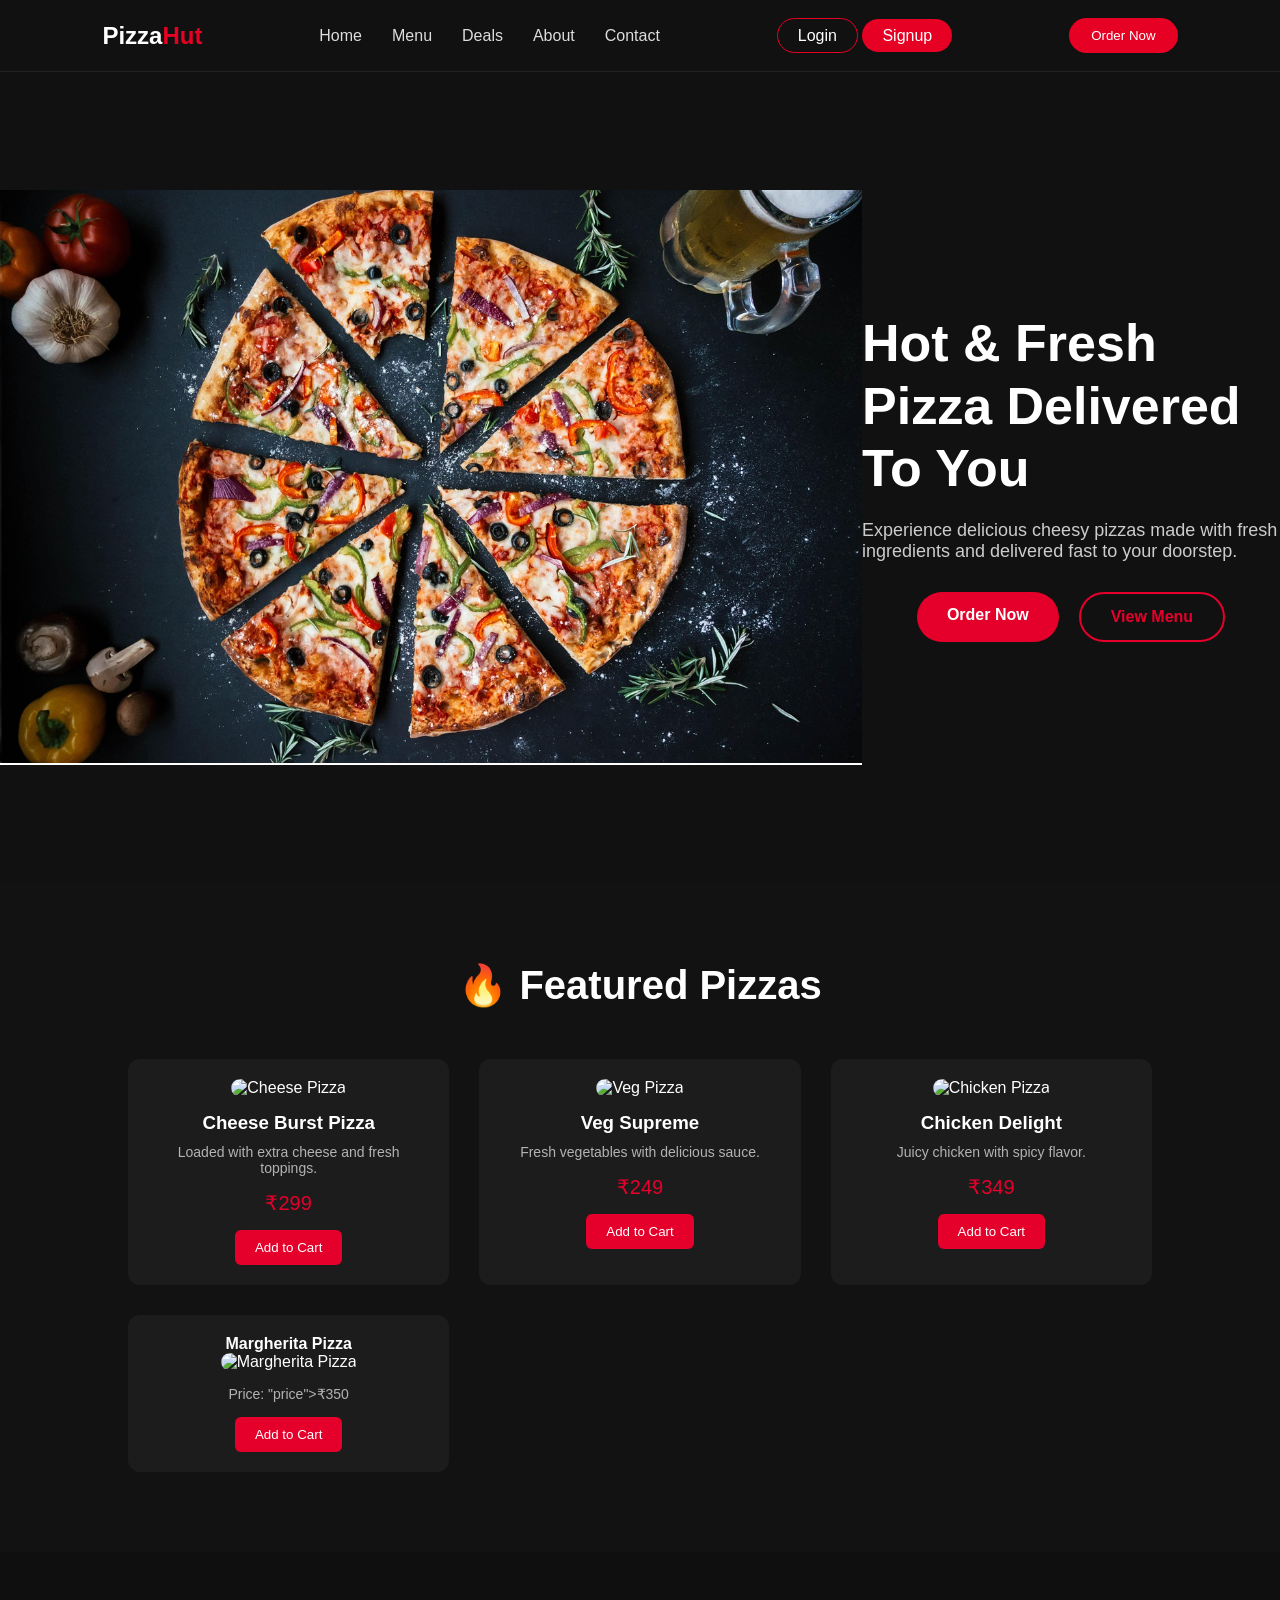
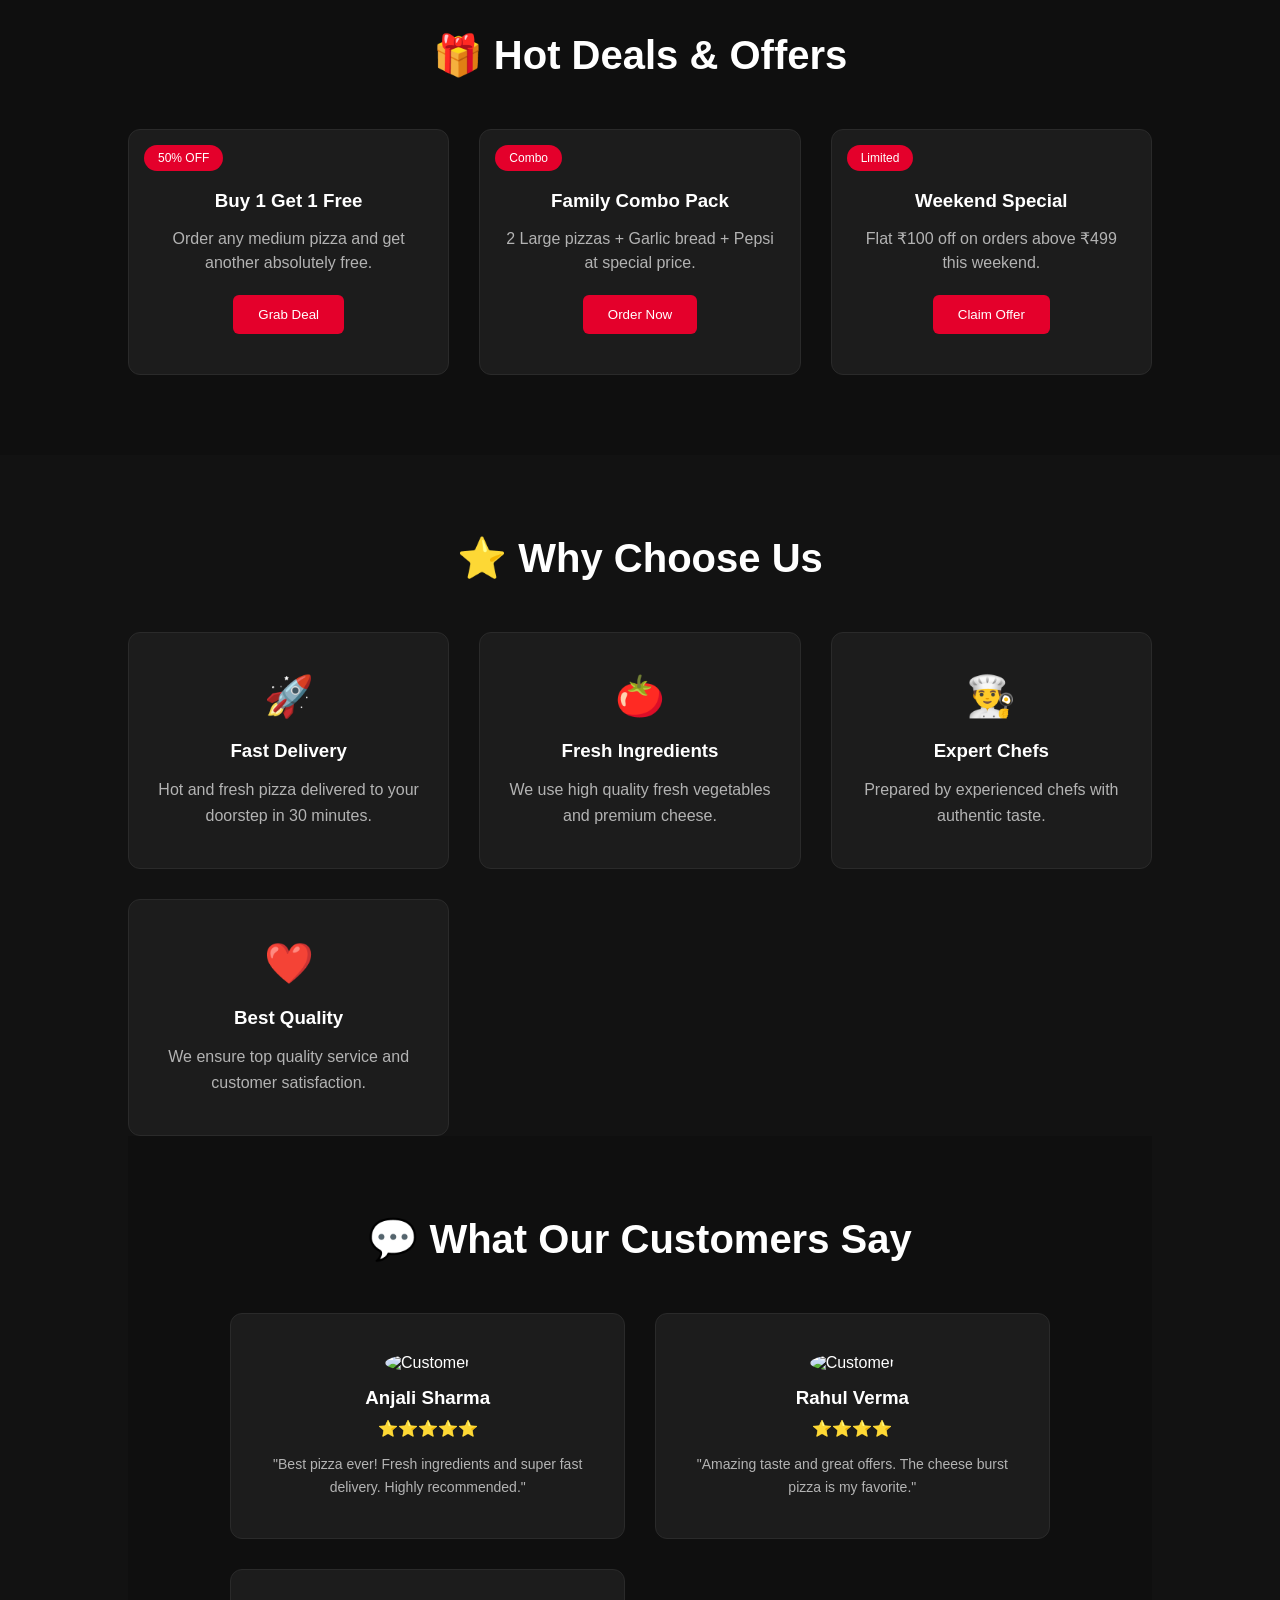
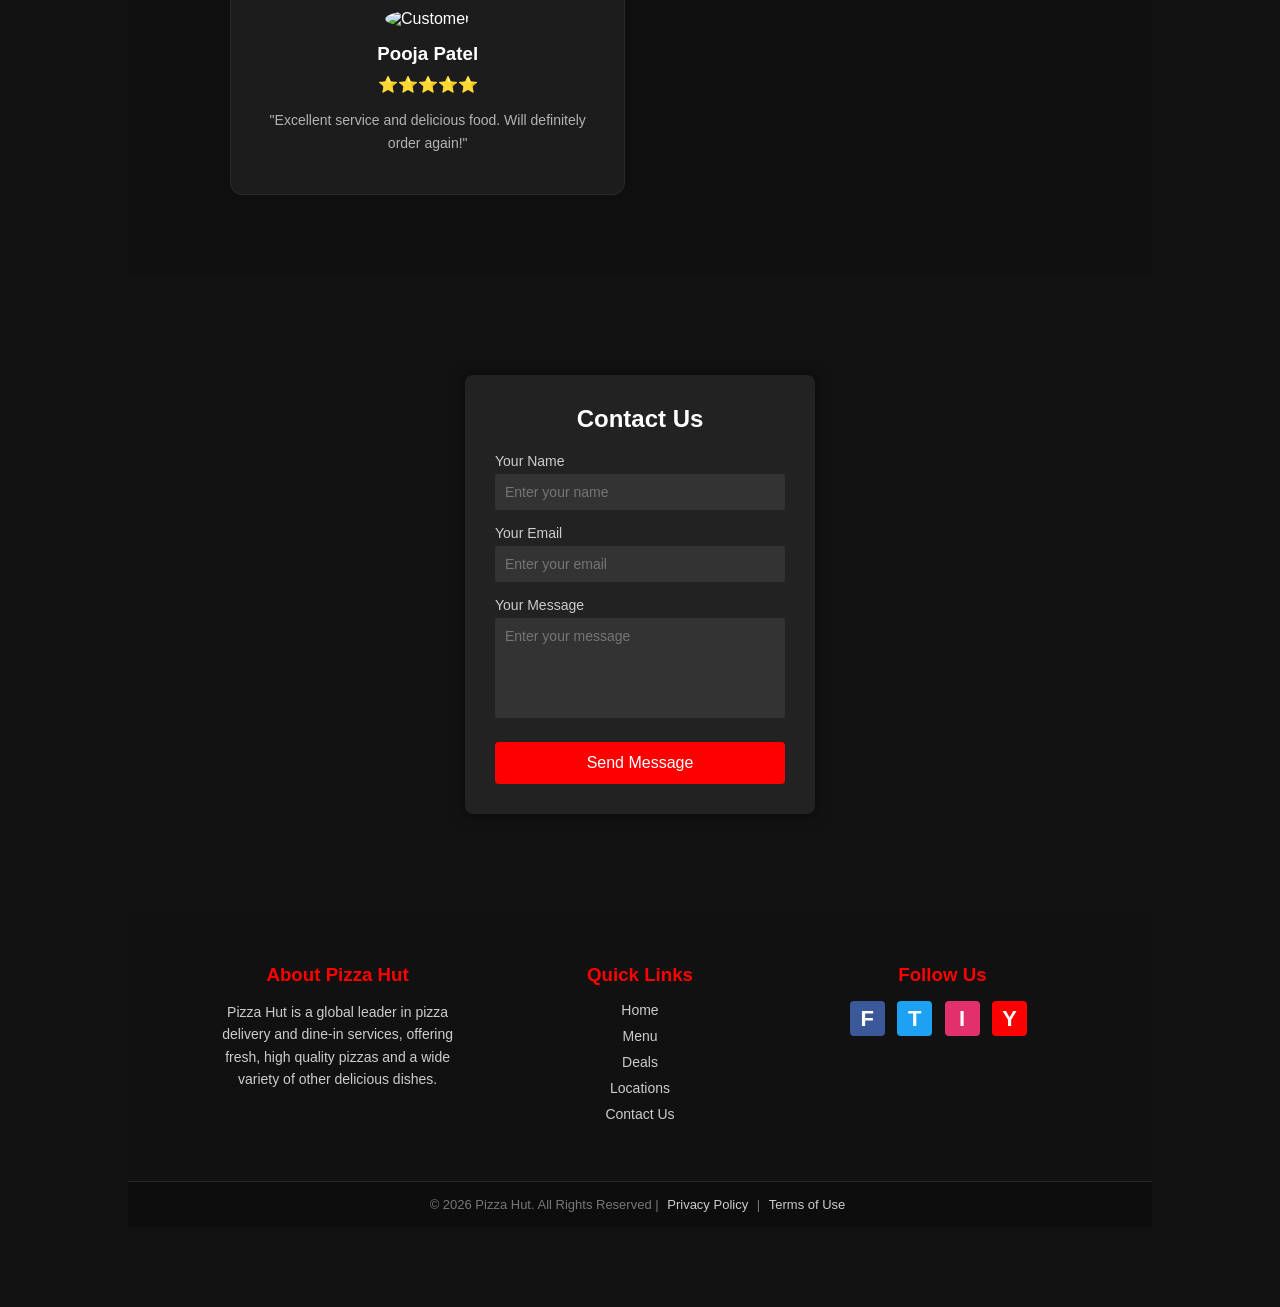
==== commit a1f2b81f: "Update index.html" ====
--- a/index.html
+++ b/index.html
@@ -29,8 +29,6 @@
     </ul>
 <!-- Auth Buttons -->
     <div class="auth-buttons">
-     <div class="nav-buttons">
-            <div class="auth-buttons">
       <a href="#" class="login-btn">Login</a>
       <a href="#" class="signup-btn">Signup</a>
     </div>
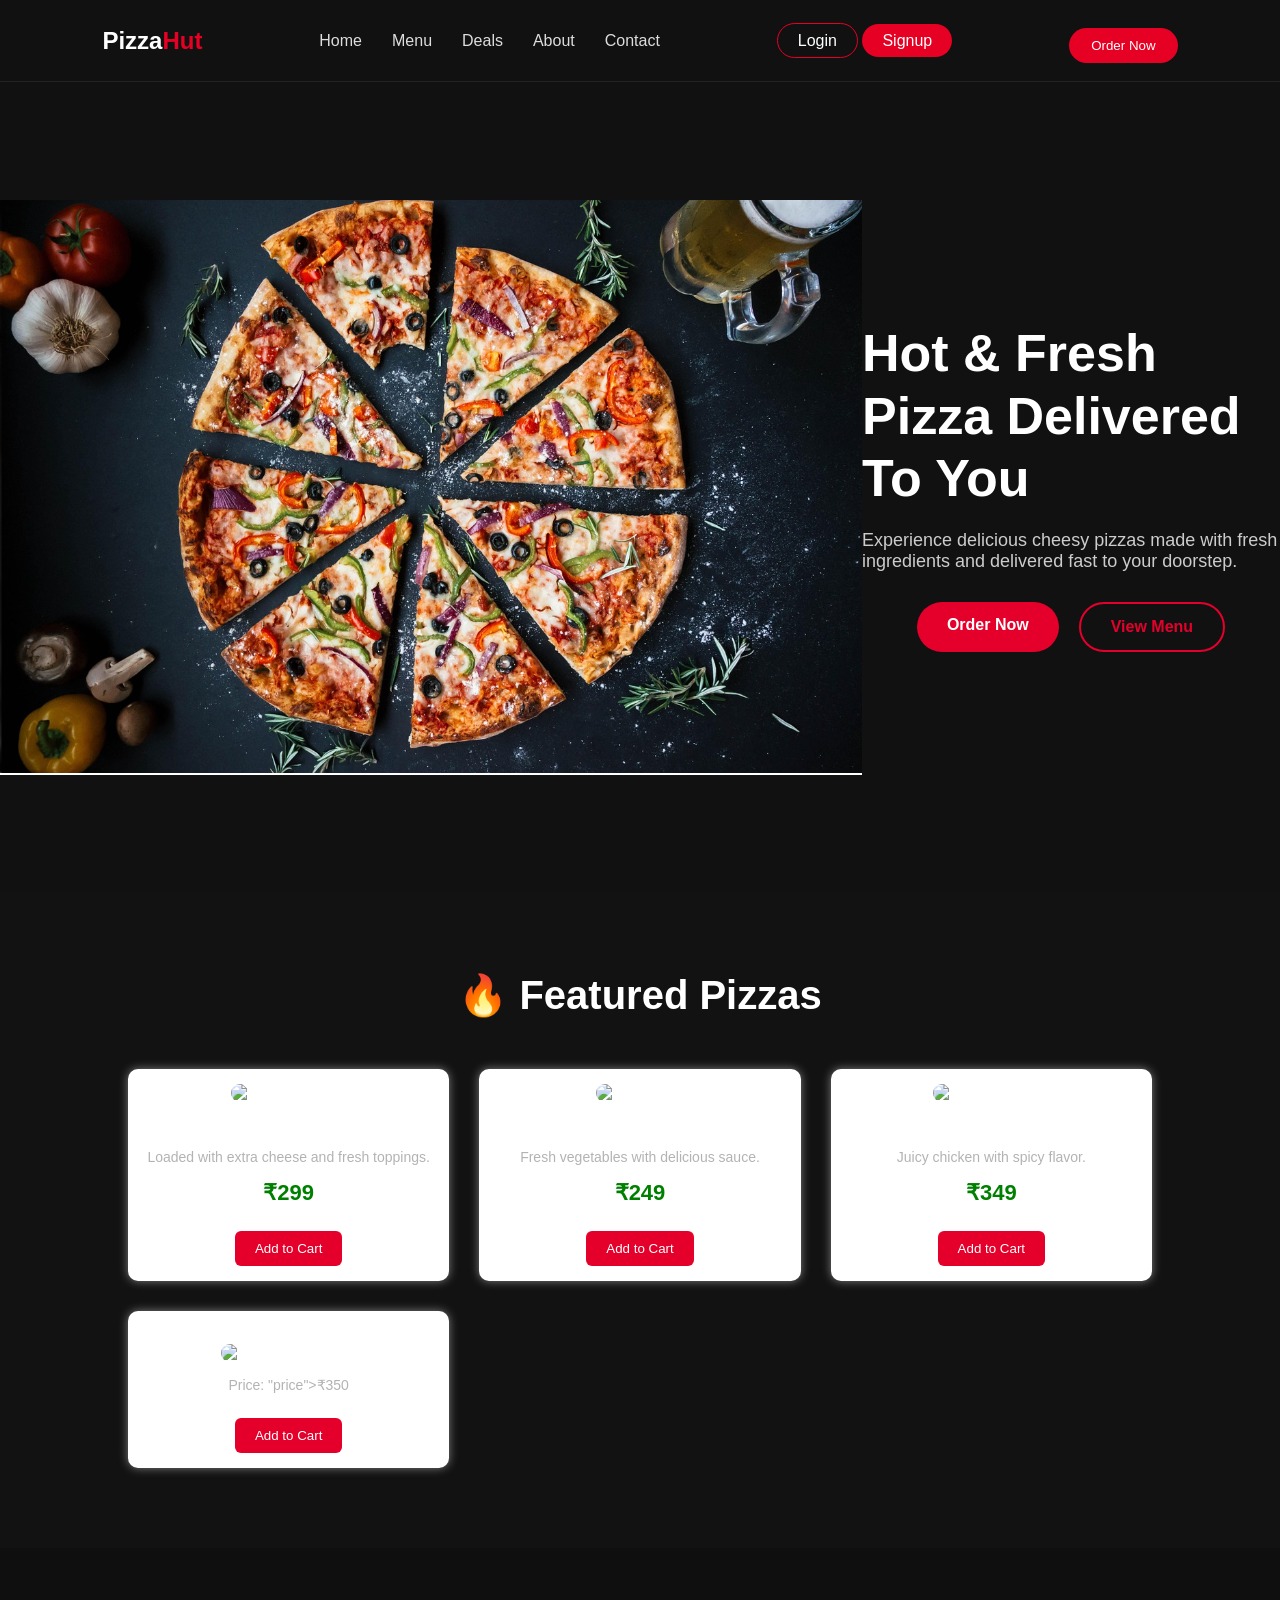
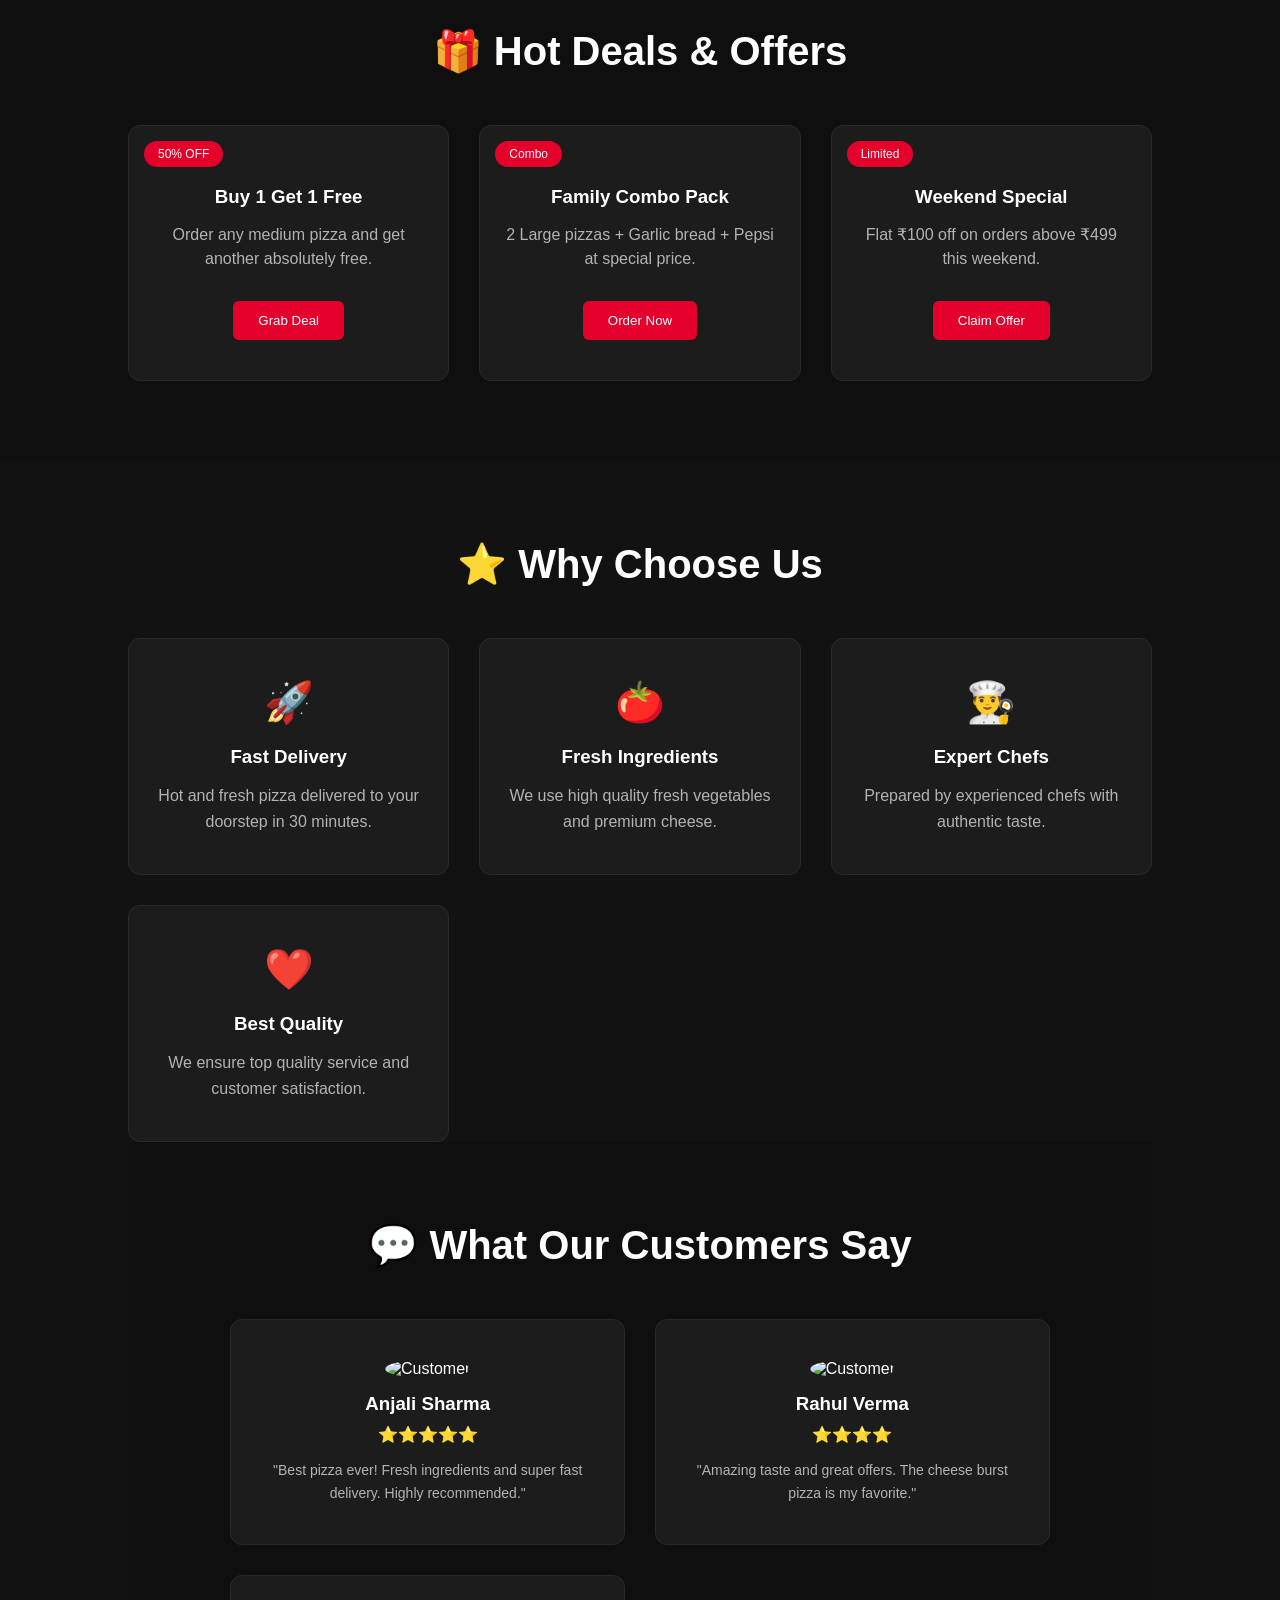
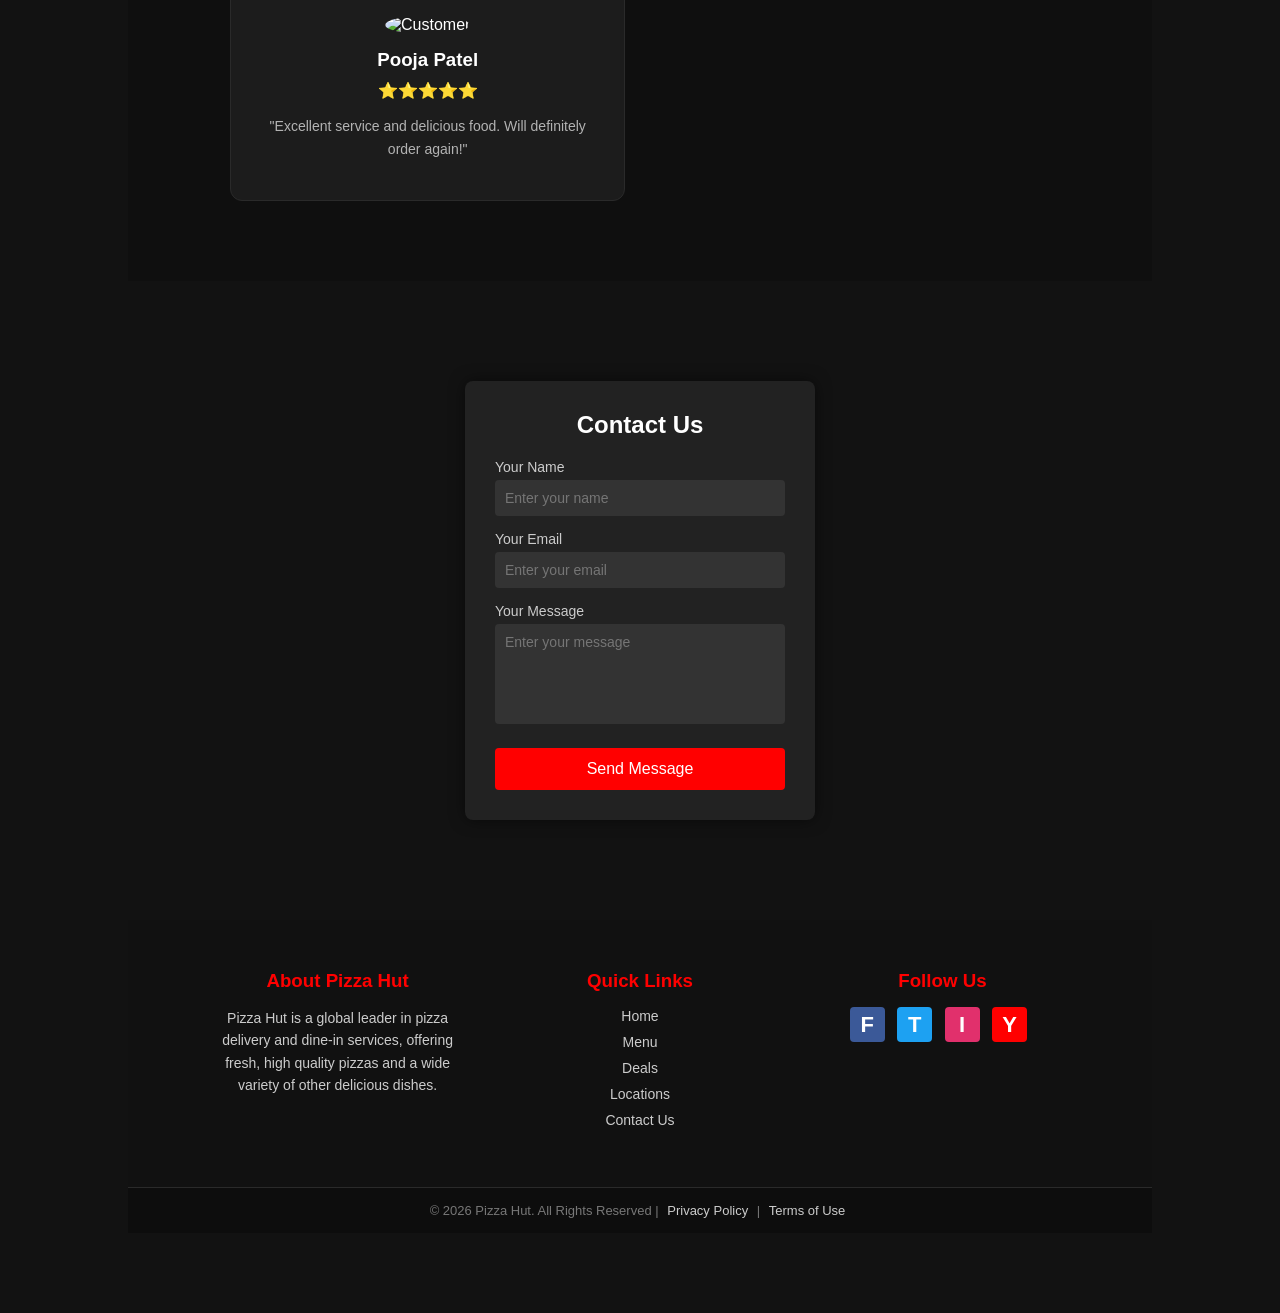
==== commit 13ed0a79: "Update index.html" ====
--- a/index.html
+++ b/index.html
@@ -29,8 +29,8 @@
     </ul>
 <!-- Auth Buttons -->
     <div class="auth-buttons">
-      <a href="#" class="login-btn">Login</a>
-      <a href="#" class="signup-btn">Signup</a>
+      <a href="login.html" class="login-btn">Login</a>
+      <a href="signup.html" class="signup-btn">Signup</a>
     </div>
     <!-- Order Button -->
     <button class="order-btn">Order Now</button>
@@ -57,8 +57,8 @@
     </p>
 
     <div class="hero-buttons">
-      <a href="#" class="btn primary">Order Now</a>
-      <a href="#" class="btn secondary">View Menu</a>
+      <a href="ordernow.html" class="btn primary">Order Now</a>
+      <a href="viewmenu.html" class="btn secondary">View Menu</a>
     </div>
   </div>
 
@@ -231,8 +231,6 @@
     <button>Send Message</button>
 </div>
 
-</body>
-</html>
 </body>
 </html>
 <!-- Footer Section -->
@@ -364,7 +362,4 @@
 </script>
 
 </body>
-
 </html>
-
-
--- a/style.css
+++ b/style.css
@@ -444,6 +444,39 @@
 .card button:hover{
   background:#c00024;
 }
+.card{
+background:white;
+border-radius:10px;
+text-align:center;
+box-shadow:0 0 10px gray;
+padding:15px;
+}
+
+.card img{
+width:100%;
+height:170px;
+border-radius:10px;
+}
+
+.price{
+color:green;
+font-size:22px;
+font-weight:bold;
+}
+
+button{
+background:red;
+color:white;
+border:none;
+padding:10px 20px;
+margin-top:10px;
+border-radius:5px;
+cursor:pointer;
+}
+
+button:hover{
+background:darkred;
+}
 /* Deals Section */
 .deals{
   padding:80px 10%;
@@ -879,4 +912,4 @@
 </div>
 
 </body>
-</html>+</html>
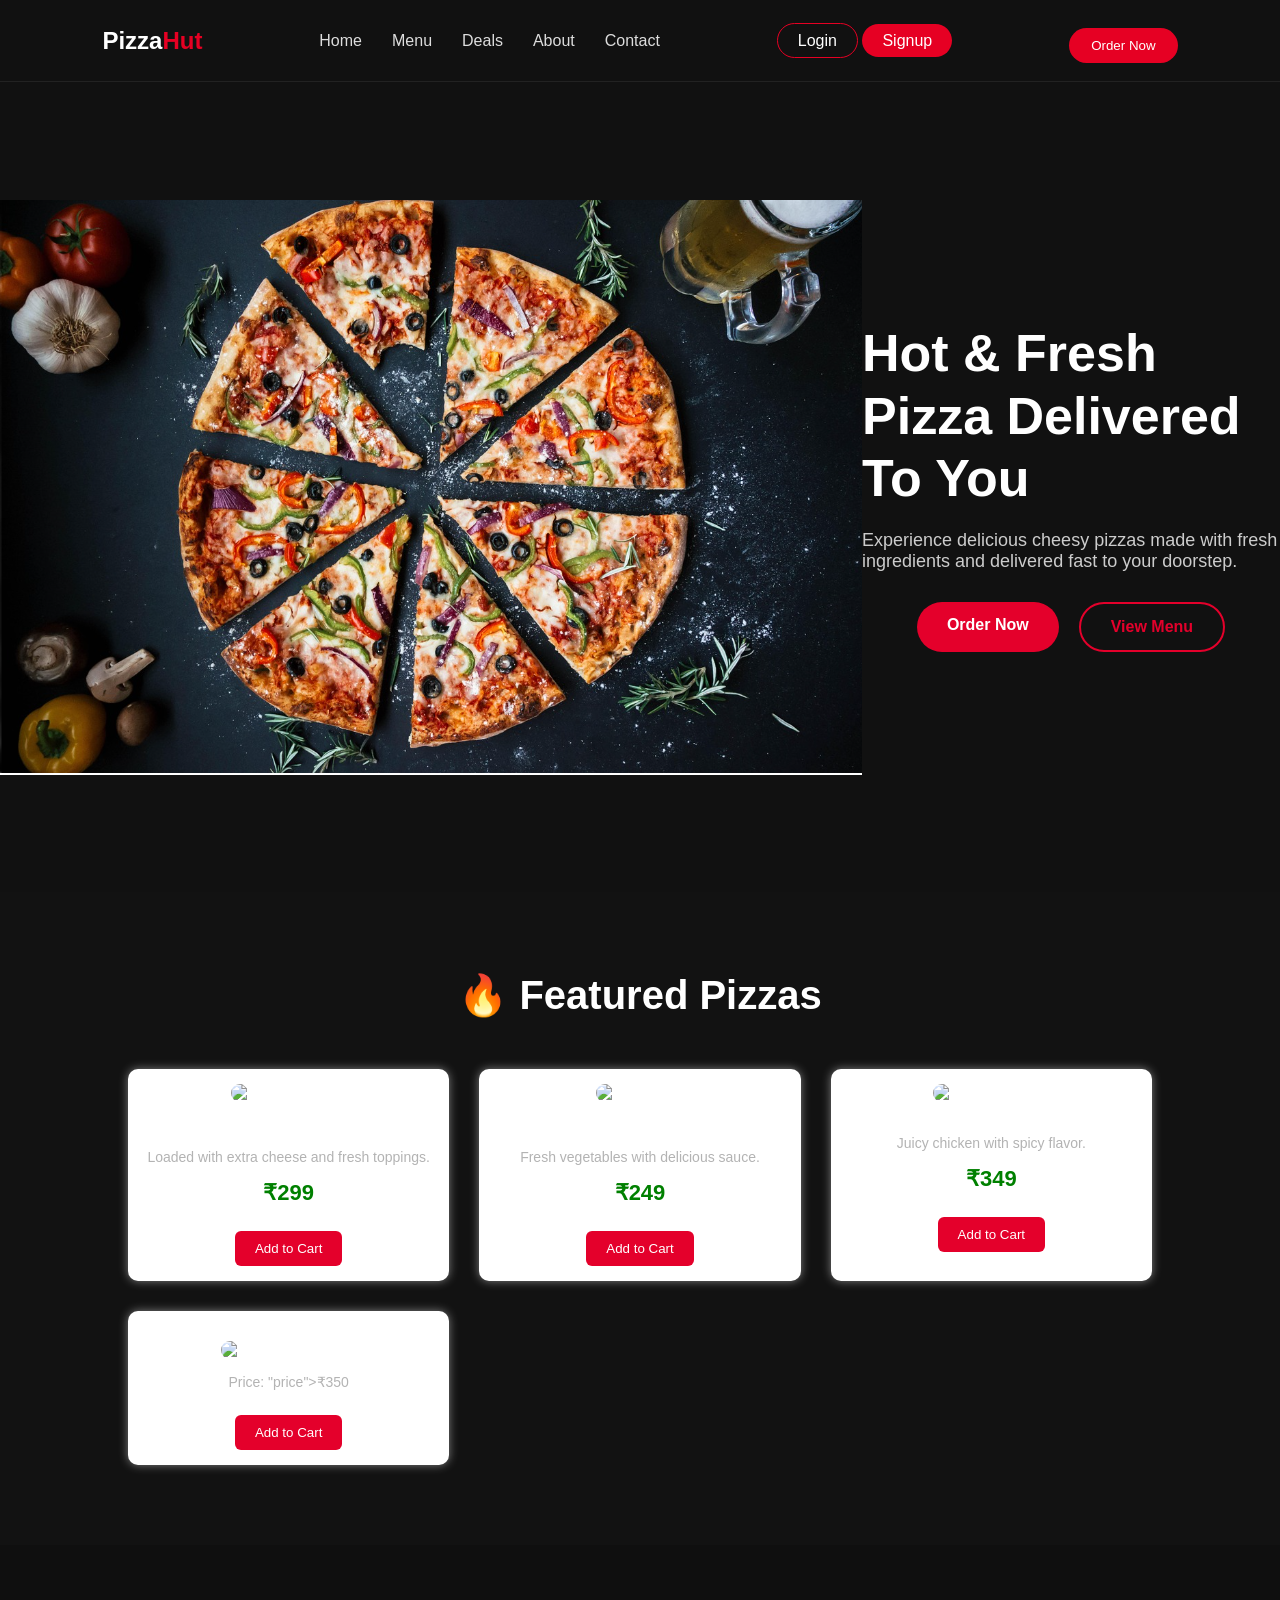
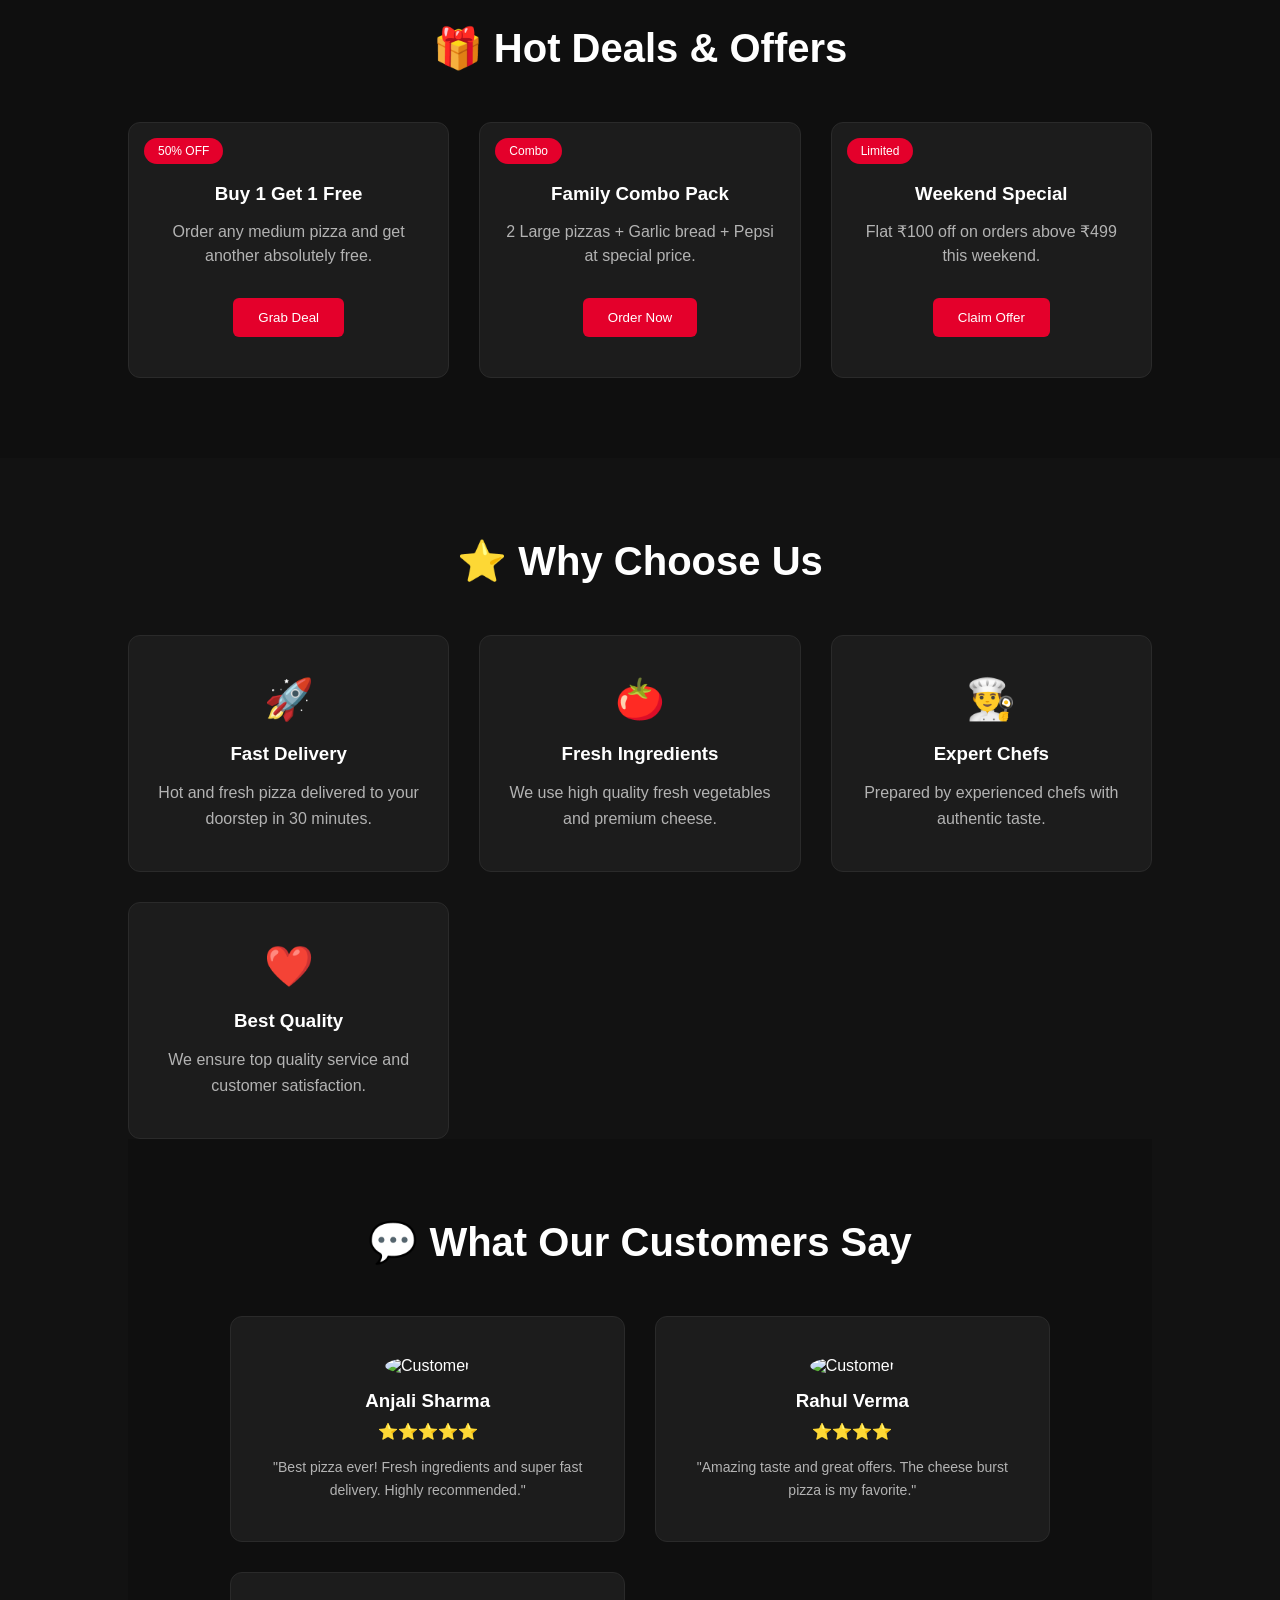
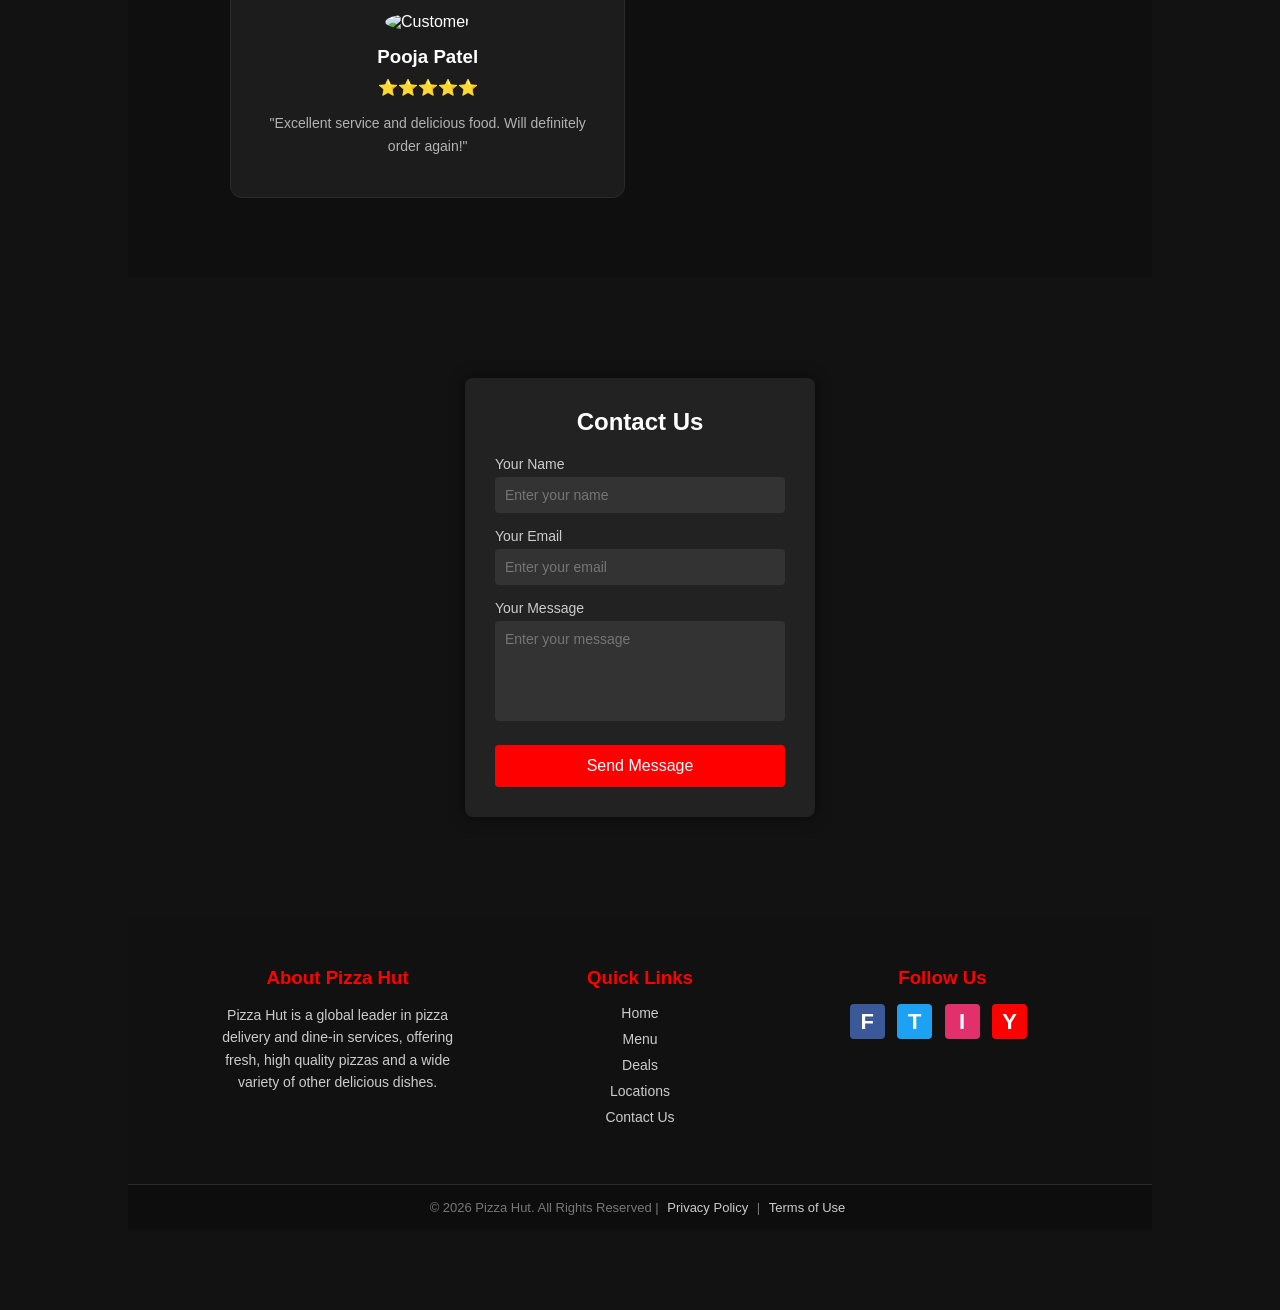
==== commit 305811a0: "Update index.html" ====
--- a/index.html
+++ b/index.html
@@ -57,8 +57,8 @@
     </p>
 
     <div class="hero-buttons">
-      <a href="ordernow.html" class="btn primary">Order Now</a>
-      <a href="viewmenu.html" class="btn secondary">View Menu</a>
+      <a href="order_now.html" class="btn primary">Order Now</a>
+      <a href="view_menu.html" class="btn secondary">View Menu</a>
     </div>
   </div>
 
@@ -92,7 +92,7 @@
     <!-- Card 3 -->
     <div class="card">
       <img src="https://images.unsplash.com/photo-1548365328-9f547fb0953d" alt="Chicken Pizza">
-      <h3>Chicken Delight</h3>
+      <h4>Chicken Delight</h4>
       <p>Juicy chicken with spicy flavor.</p>
       <span class="price">₹349</span>
       <button>Add to Cart</button>
@@ -100,7 +100,7 @@
 
     <!-- Card 4 -->
     <div class="card">
-  <h4>Margherita Pizza</h4>
+  <h5>Margherita Pizza</h5>
   <img src="https://upload.wikimedia.org/wikipedia/commons/4/4b/Margherita_Originale.jpg" alt="Margherita Pizza" width="300">
   <p>Price: "price">₹350</p>
   <button>Add to Cart</button>
